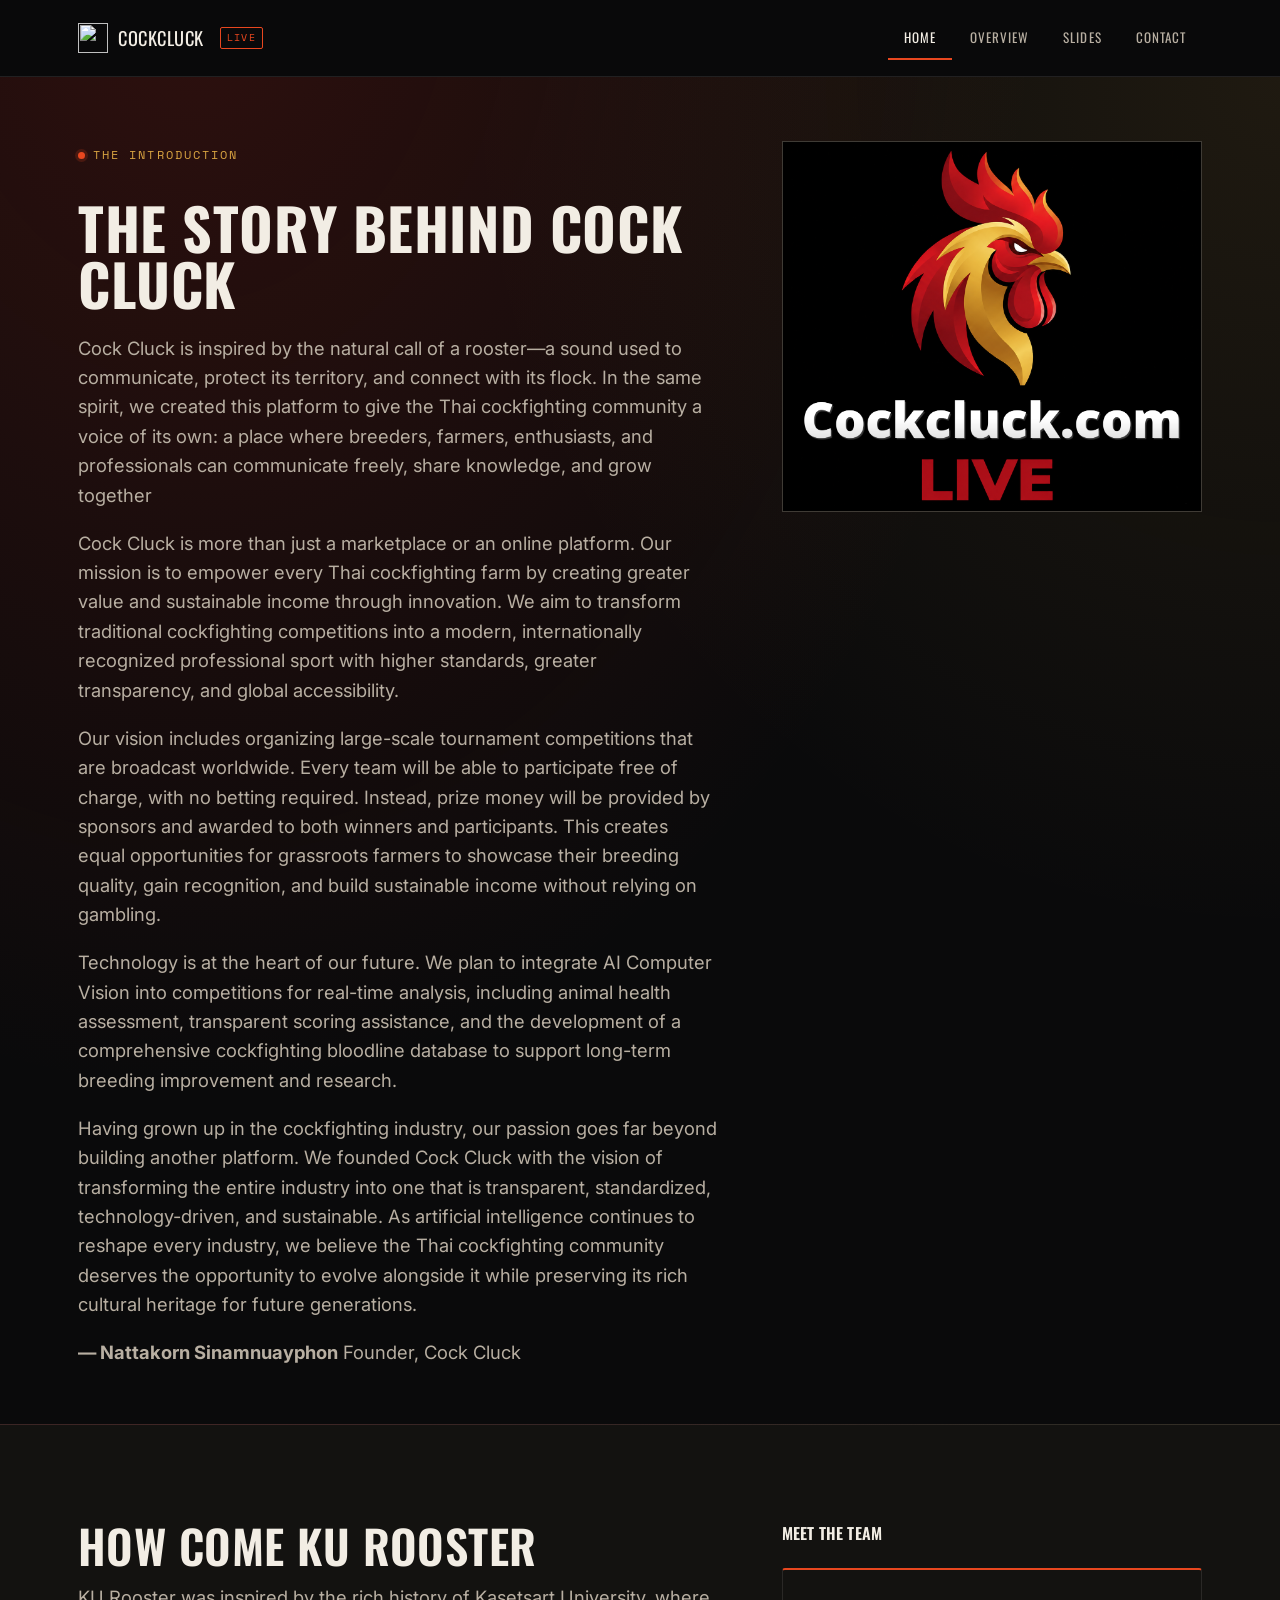
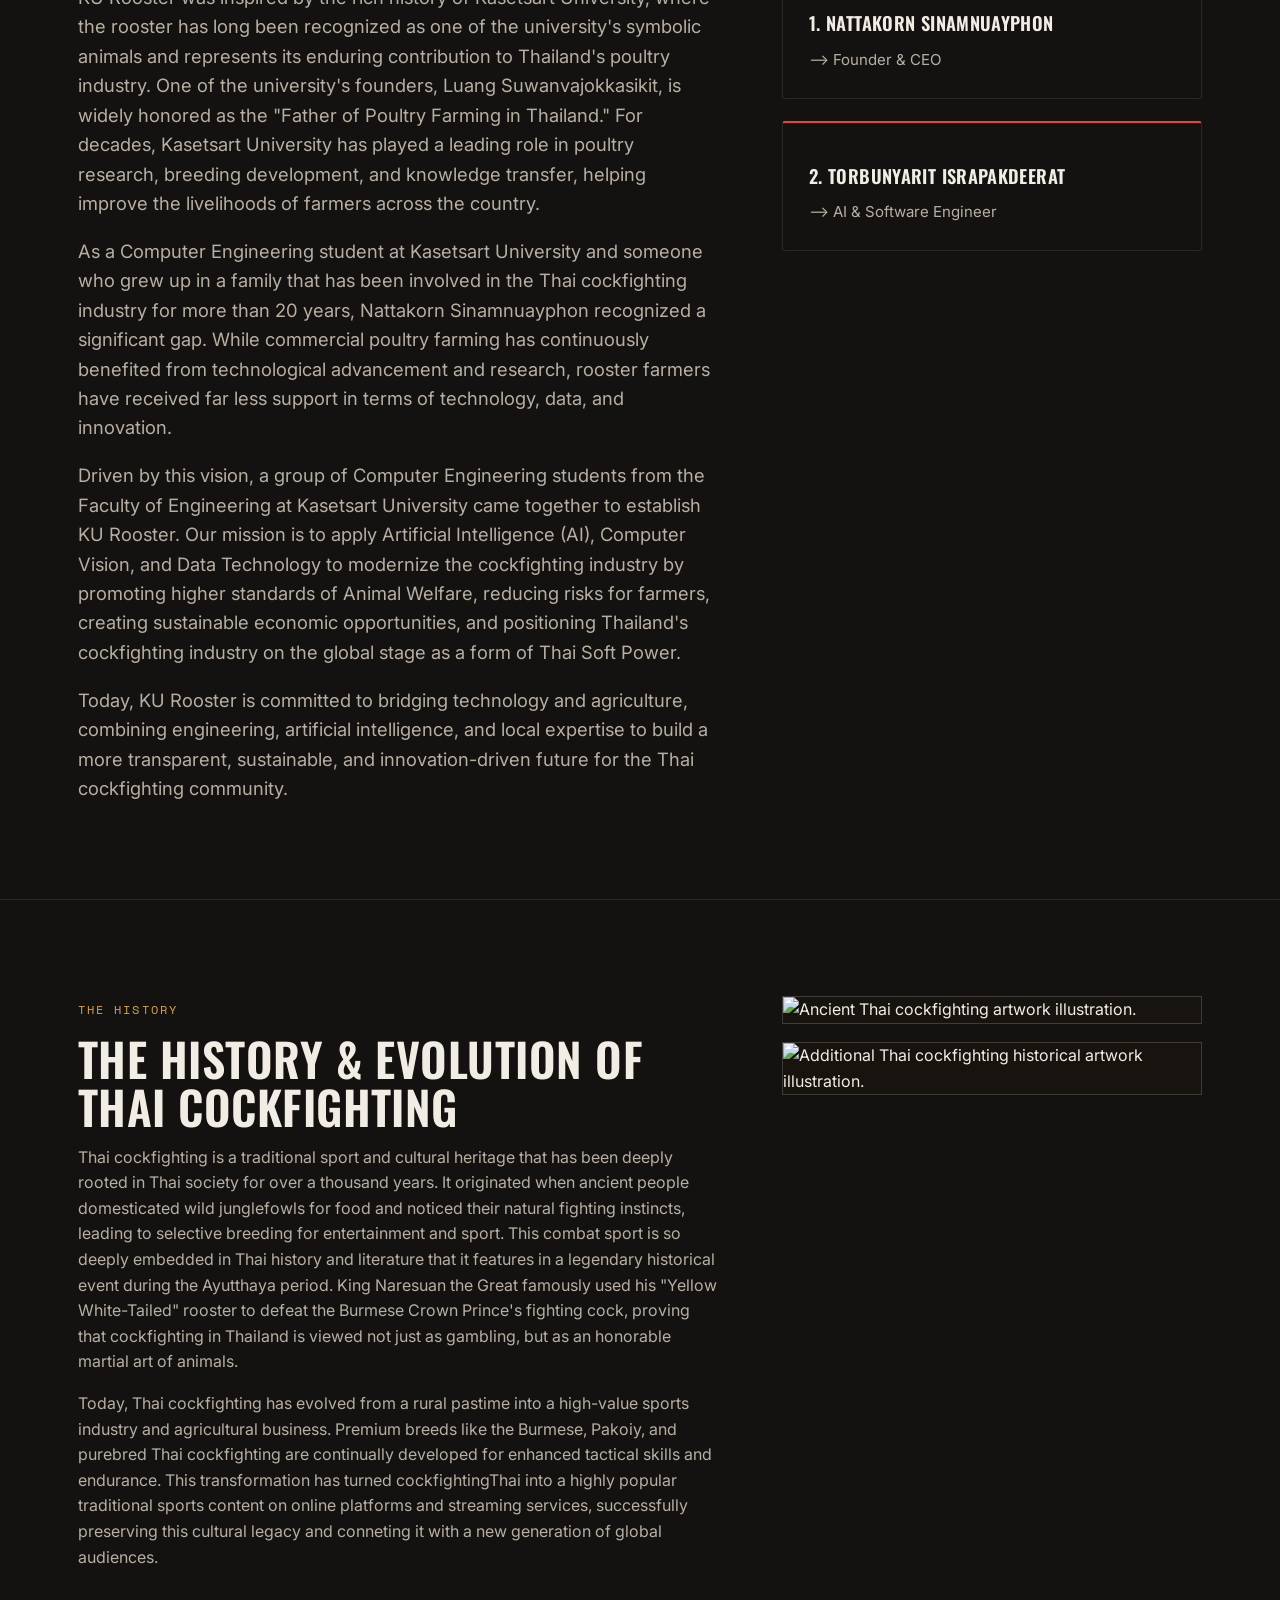
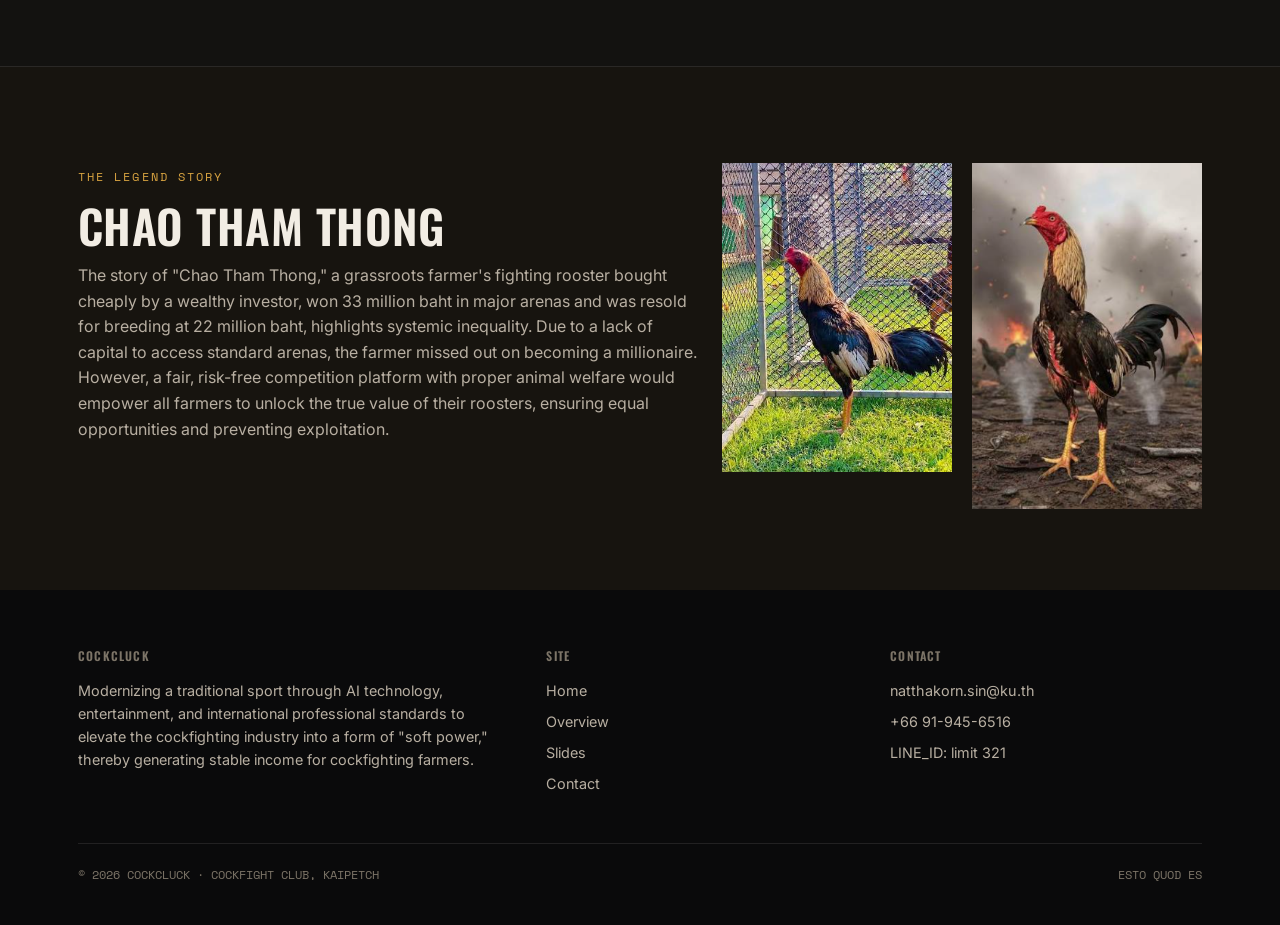
==== index.html @ f04b88f2 "Delete mobile app image." ====
<!DOCTYPE html>
<html lang="en">
<head>
<meta charset="UTF-8">
<meta name="viewport" content="width=device-width, initial-scale=1.0">
<title>Home — Cockcluck</title>
<meta name="description" content="Live streaming, community, and AI-assisted rooster analysis — the Cockcluck vertical platform, already live and operational.">
<link rel="stylesheet" href="styles.css">
</head>
<body>

<header class="site-header">
  <div class="wrap">
    <a href="index.html" class="brand">
      <img class="mark" src="/cockcluck.github.io/images/cockcluck_logo.png">
      COCKCLUCK <span class="live-chip">LIVE</span>
    </a>
    <nav class="main-nav" id="main-nav">
      <a href="index.html" aria-current="page">Home</a>
      <a href="about.html">Overview</a>
      <a href="platform.html">Slides</a>
      <a href="contact.html">Contact</a>
    </nav>
    <button class="nav-toggle" aria-label="Toggle menu" aria-expanded="false">
      <svg width="20" height="20" viewBox="0 0 20 20" fill="none"><path d="M2 5h16M2 10h16M2 15h16" stroke="currentColor" stroke-width="1.6"/></svg>
    </button>
  </div>
</header>

<section class="page-hero hero">
  <div class="wrap history-layout">
    <div class="history-copy">
      <div class="section-head">
        <span class="eyebrow"><span class="dot"></span> The Introduction</span>
        <h1>The Story Behind Cock Cluck</h1>
        <p class="lede">Cock Cluck is inspired by the natural call of a rooster—a sound used to communicate, protect its territory, and connect with its flock. In the same spirit, we created this platform to give the Thai cockfighting community a voice of its own: a place where breeders, farmers, enthusiasts, and professionals can communicate freely, share knowledge, and grow together</p>
        <p class="lede">Cock Cluck is more than just a marketplace or an online platform. Our mission is to empower every Thai cockfighting farm by creating greater value and sustainable income through innovation. We aim to transform traditional cockfighting competitions into a modern, internationally recognized professional sport with higher standards, greater transparency, and global accessibility.</p>
        <p class="lede">Our vision includes organizing large-scale tournament competitions that are broadcast worldwide. Every team will be able to participate free of charge, with no betting required. Instead, prize money will be provided by sponsors and awarded to both winners and participants. This creates equal opportunities for grassroots farmers to showcase their breeding quality, gain recognition, and build sustainable income without relying on gambling.</p>
        <p class="lede">Technology is at the heart of our future. We plan to integrate AI Computer Vision into competitions for real-time analysis, including animal health assessment, transparent scoring assistance, and the development of a comprehensive cockfighting bloodline database to support long-term breeding improvement and research.</p>
        <p class="lede">Having grown up in the cockfighting industry, our passion goes far beyond building another platform. We founded Cock Cluck with the vision of transforming the entire industry into one that is transparent, standardized, technology-driven, and sustainable. As artificial intelligence continues to reshape every industry, we believe the Thai cockfighting community deserves the opportunity to evolve alongside it while preserving its rich cultural heritage for future generations.</p>
        <p class="lede"><strong>— Nattakorn Sinamnuayphon</strong> Founder, Cock Cluck</p>
      </div>
    </div>
    <div class="history-media">
      <img src="images/cockcluck_logo.png" alt="Chao Tham Thong, a fighting rooster that became a millionaire.">
      
  </div>
</section>

<!-- COMMUNITY & STREAM -->
<section class="bg-raised reveal">
  <div class="wrap history-layout">
    <div class="history-copy">
      <div class="section-head">
        <h2>How come KU rooster</h2>
        <p class="lede">KU Rooster was inspired by the rich history of Kasetsart University, where the rooster has long been recognized as one of the university's symbolic animals and represents its enduring contribution to Thailand's poultry industry. One of the university's founders, Luang Suwanvajokkasikit, is widely honored as the "Father of Poultry Farming in Thailand." For decades, Kasetsart University has played a leading role in poultry research, breeding development, and knowledge transfer, helping improve the livelihoods of farmers across the country.</p>
        <p class="lede">As a Computer Engineering student at Kasetsart University and someone who grew up in a family that has been involved in the Thai cockfighting industry for more than 20 years, Nattakorn Sinamnuayphon recognized a significant gap. While commercial poultry farming has continuously benefited from technological advancement and research, rooster farmers have received far less support in terms of technology, data, and innovation.</p>
        <p class="lede">Driven by this vision, a group of Computer Engineering students from the Faculty of Engineering at Kasetsart University came together to establish KU Rooster. Our mission is to apply Artificial Intelligence (AI), Computer Vision, and Data Technology to modernize the cockfighting industry by promoting higher standards of Animal Welfare, reducing risks for farmers, creating sustainable economic opportunities, and positioning Thailand's cockfighting industry on the global stage as a form of Thai Soft Power.</p>
        <p class="lede">Today, KU Rooster is committed to bridging technology and agriculture, combining engineering, artificial intelligence, and local expertise to build a more transparent, sustainable, and innovation-driven future for the Thai cockfighting community.</p>
      </div>
    </div>

    <div class="history-media">
      <div class="grid">
        <h4>Meet the Team</h4>
        <div class="card accent-top">
          <h3>1. Nattakorn Sinamnuayphon</h3>
          <p> —> Founder & CEO</p>
        </div>
        <div class="card accent-top">
          <h3>2. Torbunyarit Israpakdeerat</h3>
          <p> —> AI & Software Engineer</p>
        </div>
      </div>
      
    </div>
  </div>
</section>

<!-- Story of Rooster in fighting-->
<section class="bg-raised reveal">
  <div class="wrap history-layout">
    <div class="history-copy">
      <div class="section-head">
        <span class="eyebrow">The history</span>
        <h2>The History & Evolution of Thai Cockfighting</h2>
        <p>Thai cockfighting is a traditional sport and cultural heritage that has been deeply rooted in Thai society for over a thousand years. It originated when ancient people domesticated wild junglefowls for food and noticed their natural fighting instincts, leading to selective breeding for entertainment and sport. This combat sport is so deeply embedded in Thai history and literature that it features in a legendary historical event during the Ayutthaya period. King Naresuan the Great famously used his "Yellow White-Tailed" rooster to defeat the Burmese Crown Prince's fighting cock, proving that cockfighting in Thailand is viewed not just as gambling, but as an honorable martial art of animals.</p>
        <p>Today, Thai cockfighting has evolved from a rural pastime into a high-value sports industry and agricultural business. Premium breeds like the Burmese, Pakoiy, and purebred Thai cockfighting are continually developed for enhanced tactical skills and endurance. This transformation has turned cockfightingThai into a highly popular traditional sports content on online platforms and streaming services, successfully preserving this cultural legacy and conneting it with a new generation of global audiences.</p>
      </div>
    </div>

    <div class="history-media">
      <img src="/cockcluck.github.io/images/ancient.png" alt="Ancient Thai cockfighting artwork illustration.">
      <img src="/cockcluck.github.io/images/ancient2.png" alt="Additional Thai cockfighting historical artwork illustration.">
    </div>
  </div>
</section>

<!-- Story of Protagonist Rooster-->
<section class="bg-panel reveal">
  <div class="wrap">
    <img class="hero-img" src="images/HeroRooster2.png" alt="Chao Tham Thong, a fighting rooster that became a millionaire." style="float:right; width: 250px; padding-left:20px;">
    <img class="hero-img" src="images/HeroRooster.jpg" alt="Chao Tham Thong, a fighting rooster that became a millionaire." style="float:right; width:250px; padding-left:20px;">
    <div class="section-head">
      <span class="eyebrow">The Legend Story</span>
      <h2>Chao Tham Thong</h2>
      
      <p>The story of "Chao Tham Thong," a grassroots farmer's fighting rooster bought cheaply by a wealthy investor, won 33 million baht in major arenas and was resold for breeding at 22 million baht, highlights systemic inequality. Due to a lack of capital to access standard arenas, the farmer missed out on becoming a millionaire. However, a fair, risk-free competition platform with proper animal welfare would empower all farmers to unlock the true value of their roosters, ensuring equal opportunities and preventing exploitation.</p>
    </div>
    
  </div>
</section>


<footer class="site-footer">
  <div class="wrap">
    <div class="footer-grid">
      <div>
        <h4>COCKCLUCK</h4>
        <p>Modernizing a traditional sport through AI technology, entertainment, and international professional standards to elevate the cockfighting industry into a form of "soft power," thereby generating stable income for cockfighting farmers.</p>
      </div>
      <div>
        <h4>Site</h4>
        <a href="index.html">Home</a>
        <a href="about.html">Overview</a>
        <a href="platform.html">Slides</a>
        <a href="contact.html">Contact</a>
      </div>
      <div>
        <h4>Contact</h4>
        <a href="mailto:natthakorn.sin@ku.th">natthakorn.sin@ku.th</a>
        <a href="tel:+66919456516">+66 91-945-6516</a>
        <a>LINE_ID: limit 321</a>
      </div>
    </div>
    <div class="footer-bottom">
      <span>© 2026 COCKCLUCK · COCKFIGHT CLUB, KAIPETCH</span>
      <span>ESTO QUOD ES</span>
    </div>
  </div>
</footer>

<script src="script.js"></script>
</body>
</html>
---- styles.css ----
/* ============================================================
   COCKCLUCK — Design Tokens
   Palette: near-black arena bg, ember crimson + muted gold accents
   Type: Oswald (display/varsity) + Inter (body) + Space Mono (data)
   ============================================================ */

@import url('https://fonts.googleapis.com/css2?family=Oswald:wght@400;500;600;700&family=Inter:wght@400;500;600;700&family=Space+Mono:wght@400;700&display=swap');

:root{
  --bg:            #0a0a0b;
  --bg-raised:     #131210;
  --bg-panel:      #17140f;
  --line:          rgba(242,237,228,0.10);
  --line-strong:   rgba(242,237,228,0.18);

  --ink:           #f2ede4;
  --ink-dim:       #b8afa2;
  --ink-faint:     #7d7568;

  --crimson:       #b3271a;
  --crimson-bright:#e8471f;
  --gold:          #d9a441;
  --gold-dim:      #8f7638;

  --ok:            #6f9a5f;

  --display: 'Oswald', 'Arial Narrow', sans-serif;
  --body:    'Inter', -apple-system, sans-serif;
  --mono:    'Space Mono', 'Courier New', monospace;

  --container: 1180px;
  --radius: 2px;
}

*,*::before,*::after{ box-sizing:border-box; }
html{ scroll-behavior:smooth; }
body{
  margin:0;
  background:var(--bg);
  color:var(--ink);
  font-family:var(--body);
  font-size:16px;
  line-height:1.6;
  -webkit-font-smoothing:antialiased;
}

@media (prefers-reduced-motion: reduce){
  html{ scroll-behavior:auto; }
  *{ animation-duration:0.001ms !important; animation-iteration-count:1 !important; transition-duration:0.001ms !important; }
}

a{ color:inherit; text-decoration:none; }
img{ max-width:100%; display:block; }
:focus-visible{ outline:2px solid var(--gold); outline-offset:3px; }

.wrap{ max-width:var(--container); margin:0 auto; padding:0 28px; }

h1,h2,h3,h4{
  font-family:var(--display);
  font-weight:600;
  letter-spacing:0.01em;
  margin:0;
  text-transform:uppercase;
}
h1{ font-size:clamp(2.6rem,6vw,5rem); line-height:0.98; font-weight:700; }
h2{ font-size:clamp(1.9rem,3.6vw,2.9rem); line-height:1.05; }
h3{ font-size:1.15rem; letter-spacing:0.02em; }

p{ margin:0 0 1em; color:var(--ink-dim); }
p:last-child{ margin-bottom:0; }

.eyebrow{
  display:inline-flex;
  align-items:center;
  gap:8px;
  font-family:var(--mono);
  font-size:0.72rem;
  letter-spacing:0.18em;
  text-transform:uppercase;
  color:var(--gold);
}
.eyebrow .dot{
  width:7px; height:7px; border-radius:50%;
  background:var(--crimson-bright);
  box-shadow:0 0 0 3px rgba(232,71,31,0.18);
  animation:pulse 2s infinite;
}
@keyframes pulse{
  0%,100%{ opacity:1; }
  50%{ opacity:0.35; }
}

.lede{ font-size:1.15rem; color:var(--ink-dim); max-width:640px; }

/* ---------- buttons ---------- */
.btn{
  display:inline-flex;
  align-items:center;
  gap:10px;
  padding:14px 26px;
  font-family:var(--display);
  font-size:0.9rem;
  letter-spacing:0.06em;
  text-transform:uppercase;
  border-radius:var(--radius);
  border:1px solid var(--line-strong);
  cursor:pointer;
  transition:border-color .2s ease, background .2s ease, transform .2s ease;
}
.btn-primary{
  background:linear-gradient(180deg,var(--crimson-bright),var(--crimson));
  border-color:transparent;
  color:#fff;
}
.btn-primary:hover{ transform:translateY(-2px); }
.btn-ghost{ color:var(--ink); background:transparent; }
.btn-ghost:hover{ border-color:var(--gold); color:var(--gold); }

/* ---------- header ---------- */
.site-header{
  position:sticky; top:0; z-index:50;
  background:rgba(10,10,11,0.85);
  backdrop-filter:blur(10px);
  border-bottom:1px solid var(--line);
}
.site-header .wrap{
  display:flex; align-items:center; justify-content:space-between;
  height:76px;
}
.brand{ display:flex; align-items:center; gap:10px; font-family:var(--display); font-size:1.15rem; letter-spacing:0.03em; }
.brand .mark{ width:30px; height:30px; }
.brand .live-chip{
  font-family:var(--mono); font-size:0.62rem; letter-spacing:0.12em;
  color:var(--crimson-bright); border:1px solid var(--crimson-bright);
  padding:2px 6px; border-radius:2px; margin-left:6px;
}

.main-nav{ display:flex; align-items:center; gap:2px; }
.main-nav a{
  font-family:var(--display); font-size:0.82rem; letter-spacing:0.08em; text-transform:uppercase;
  padding:10px 16px; color:var(--ink-dim); border-bottom:2px solid transparent;
  transition:color .2s ease, border-color .2s ease;
}
.main-nav a:hover, .main-nav a[aria-current="page"]{ color:var(--ink); border-color:var(--crimson-bright); }

.nav-toggle{
  display:none; background:none; border:1px solid var(--line-strong); border-radius:2px;
  width:42px; height:42px; color:var(--ink); cursor:pointer;
}

@media (max-width:840px){
  .main-nav{
    position:fixed; inset:76px 0 0 0; background:var(--bg);
    flex-direction:column; align-items:flex-start; padding:24px 28px;
    display:none; gap:0; border-top:1px solid var(--line);
  }
  .main-nav.open{ display:flex; }
  .main-nav a{ width:100%; padding:16px 0; border-bottom:1px solid var(--line); }
  .nav-toggle{ display:block; }
}

/* ---------- sections ---------- */
section{ padding:96px 0; border-bottom:1px solid var(--line); }
section:last-of-type{ border-bottom:none; }
.section-head{ max-width:640px; margin-bottom:52px; }
.section-head .eyebrow{ margin-bottom:14px; }
.section-head p{ margin-top:14px; }

.history-layout{
  display:grid;
  grid-template-columns:minmax(0, 1fr) 420px;
  gap:34px;
  align-items:start;
}
.history-copy .section-head{ margin-bottom:0; }
.history-media{
  display:flex;
  flex-direction:column;
  gap:18px;
}
.history-media img{
  width:100%;
  max-width:420px;
  margin-left:auto;
  border:1px solid var(--line-strong);
  background:var(--bg-panel);
}

@media (max-width:900px){
  .history-layout{ grid-template-columns:1fr; }
  .history-media{ order:-1; }
  .history-media img{ max-width:100%; margin-left:0; }
}

.bg-raised{ background:var(--bg-raised); }
.bg-panel{ background:var(--bg-panel); }

/* ---------- hero ---------- */
.hero{
  padding:88px 0 72px;
  background:
    radial-gradient(ellipse at 15% -10%, rgba(179,39,26,0.22), transparent 55%),
    radial-gradient(ellipse at 100% 0%, rgba(217,164,65,0.10), transparent 45%),
    var(--bg);
  border-bottom:1px solid var(--line);
}
.hero-grid{ display:grid; grid-template-columns:1.15fr 0.85fr; gap:56px; align-items:center; }
@media (max-width:900px){ .hero-grid{ grid-template-columns:1fr; } }

.hero h1{ margin:18px 0 22px; }
.hero .cta-row{ display:flex; gap:14px; margin-top:34px; flex-wrap:wrap; }

.stat-strip{
  display:flex; flex-wrap:wrap; gap:0;
  margin-top:56px; border-top:1px solid var(--line); padding-top:26px;
}
.stat-strip .stat{ flex:1 1 140px; padding-right:24px; }
.stat-strip .num{ font-family:var(--mono); font-size:1.5rem; color:var(--gold); display:block; }
.stat-strip .label{ font-size:0.72rem; letter-spacing:0.08em; text-transform:uppercase; color:var(--ink-faint); }

/* broadcast panel (hero signature) */
.broadcast-panel{
  border:1px solid var(--line-strong); background:var(--bg-panel);
  border-radius:4px; overflow:hidden; position:relative;
}
.broadcast-panel .bp-head{
  display:flex; align-items:center; justify-content:space-between;
  padding:12px 16px; border-bottom:1px solid var(--line);
  font-family:var(--mono); font-size:0.68rem; letter-spacing:0.1em; color:var(--ink-faint);
}
.broadcast-panel .bp-head .live{ color:var(--crimson-bright); display:flex; align-items:center; gap:6px; }
.broadcast-panel .bp-ring{ padding:26px; }
.broadcast-panel .bp-foot{
  display:flex; justify-content:space-between; padding:14px 16px; border-top:1px solid var(--line);
  font-family:var(--mono); font-size:0.72rem; color:var(--ink-dim);
}

/* ---------- card grids ---------- */
.grid{ display:grid; gap:22px; }
.grid-2{ grid-template-columns:repeat(2,1fr); }
.grid-3{ grid-template-columns:repeat(3,1fr); }
.grid-4{ grid-template-columns:repeat(4,1fr); }
@media (max-width:900px){ .grid-3,.grid-4{ grid-template-columns:repeat(2,1fr); } }
@media (max-width:600px){ .grid-2,.grid-3,.grid-4{ grid-template-columns:1fr; } }

.card{
  border:1px solid var(--line); background:var(--bg-raised);
  border-radius:3px; padding:26px; position:relative;
}
.card.accent-top{ border-top:2px solid var(--crimson-bright); }
.card .card-idx{ font-family:var(--mono); color:var(--gold-dim); font-size:0.75rem; }
.card h3{ margin:12px 0 10px; color:var(--ink); }
.card p{ font-size:0.94rem; margin:0; }
.card .icon{ width:34px; height:34px; margin-bottom:14px; color:var(--gold); }

/* ---------- pillars (solution) ---------- */
.pillar-list{ display:flex; flex-direction:column; }
.pillar{
  display:grid; grid-template-columns:64px 1fr; gap:22px;
  padding:26px 0; border-top:1px solid var(--line);
}
.pillar:last-child{ border-bottom:1px solid var(--line); }
.pillar .p-num{ font-family:var(--mono); font-size:1.6rem; color:var(--gold-dim); }
.pillar h3{ margin-bottom:8px; }

/* ---------- HUD / AI feature cards ---------- */
.hud-card{
  border:1px solid var(--line-strong); background:linear-gradient(180deg,var(--bg-panel),var(--bg-raised));
  border-radius:4px; padding:0; overflow:hidden;
}
.hud-card .hud-head{
  display:flex; align-items:center; justify-content:space-between;
  padding:14px 18px; border-bottom:1px solid var(--line);
}
.hud-card .hud-head h3{ font-size:0.95rem; margin:0; }
.hud-card .hud-tag{
  font-family:var(--mono); font-size:0.62rem; letter-spacing:0.08em;
  color:var(--crimson-bright); border:1px solid var(--crimson-bright); padding:2px 6px; border-radius:2px;
}
.hud-body{ padding:20px 18px 24px; }
.hud-body p.desc{ font-size:0.85rem; margin-bottom:18px; }

.gauge-row{ display:flex; align-items:center; gap:18px; margin-bottom:6px; }
.gauge{ width:74px; height:74px; flex-shrink:0; position:relative; }
.gauge svg{ width:100%; height:100%; }
.gauge-score{
  font-family:var(--mono); font-size:1.15rem; color:var(--gold);
  position:absolute; top:50%; left:50%; transform:translate(-50%,-50%);
}
.gauge-label{ font-size:0.7rem; letter-spacing:0.08em; text-transform:uppercase; color:var(--ink-faint); }

.bar-list{ display:flex; flex-direction:column; gap:10px; margin-top:16px; }
.bar-row{ display:grid; grid-template-columns:88px 1fr 40px; gap:10px; align-items:center; }
.bar-row .b-label{ font-size:0.72rem; color:var(--ink-faint); font-family:var(--mono); }
.bar-track{ height:6px; background:rgba(242,237,228,0.08); border-radius:4px; overflow:hidden; }
.bar-fill{ height:100%; background:linear-gradient(90deg,var(--gold-dim),var(--gold)); border-radius:4px; }
.bar-fill.crimson{ background:linear-gradient(90deg,var(--crimson),var(--crimson-bright)); }
.bar-row .b-val{ font-family:var(--mono); font-size:0.72rem; color:var(--ink-dim); text-align:right; }

/* ---------- market circles ---------- */
.market-row{ display:flex; justify-content:space-around; align-items:end; gap:24px; flex-wrap:wrap; text-align:center; }
.market-circle{
  border-radius:50%; display:flex; align-items:center; justify-content:center; flex-direction:column;
  border:1px solid var(--line-strong); background:var(--bg-panel); margin:0 auto 18px;
}
.market-circle .m-val{ font-family:var(--mono); color:var(--gold); font-size:1.3rem; }
.market-item{ width:220px; }
.market-item h4{ font-family:var(--display); font-size:1rem; letter-spacing:0.1em; color:var(--ink-faint); margin-bottom:4px; }
.market-item .m-desc{ font-size:0.82rem; color:var(--ink-dim); }
.market-item .m-people{ font-family:var(--mono); font-size:0.78rem; color:var(--ink-faint); margin-top:4px; }

/* ---------- process steps ---------- */
.step-row{ display:flex; gap:20px; flex-wrap:wrap; }
.step{ flex:1 1 260px; }
.step .s-num{
  width:38px; height:38px; border:1px solid var(--gold); border-radius:50%;
  display:flex; align-items:center; justify-content:center; font-family:var(--mono); color:var(--gold);
  margin-bottom:14px;
}

/* ---------- CTA banner ---------- */
.cta-banner{
  background:linear-gradient(120deg,var(--bg-panel),var(--bg-raised));
  border:1px solid var(--line-strong); border-radius:4px;
  padding:56px; display:flex; align-items:center; justify-content:space-between; gap:32px; flex-wrap:wrap;
}
.cta-banner h2{ margin-bottom:8px; }

/* ---------- footer ---------- */
.site-footer{ padding:56px 0 40px; }
.footer-grid{ display:grid; grid-template-columns:1.4fr 1fr 1fr; gap:32px; margin-bottom:40px; }
@media (max-width:700px){ .footer-grid{ grid-template-columns:1fr; } }
.footer-grid h4{ font-size:0.75rem; letter-spacing:0.1em; color:var(--ink-faint); margin-bottom:14px; }
.footer-grid a, .footer-grid p{ display:block; font-size:0.9rem; color:var(--ink-dim); margin-bottom:8px; }
.footer-grid a:hover{ color:var(--gold); }
.footer-bottom{
  border-top:1px solid var(--line); padding-top:22px;
  display:flex; justify-content:space-between; font-family:var(--mono); font-size:0.72rem; color:var(--ink-faint);
  flex-wrap:wrap; gap:10px;
}

/* ---------- page hero (inner pages) ---------- */
.page-hero{ padding:64px 0 56px; border-bottom:1px solid var(--line); }
.page-hero .eyebrow{ margin-bottom:16px; }
.page-hero h1{ font-size:clamp(2.2rem,5vw,3.6rem); }
.page-hero .lede{ margin-top:16px; }

.slides-frame-wrap{
  padding-left:200px;
  padding-right:28px;
}
.slides-frame{
  display:block;
  width:min(75%, 900px);
  max-width:100%;
  height:600px;
  border:0;
}

@media (max-width:700px){
  .slides-frame-wrap{
    padding-left:0;
    padding-right:0;
  }
  .slides-frame{
    width:100%;
    height:420px;
  }
}

/* ---------- reveal on scroll ---------- */
.reveal{ opacity:0; transform:translateY(18px); transition:opacity .6s ease, transform .6s ease; }
.reveal.in{ opacity:1; transform:none; }

/* ---------- utility ---------- */
.mt-lg{ margin-top:56px; }
.text-center{ text-align:center; margin-left:auto; margin-right:auto; }
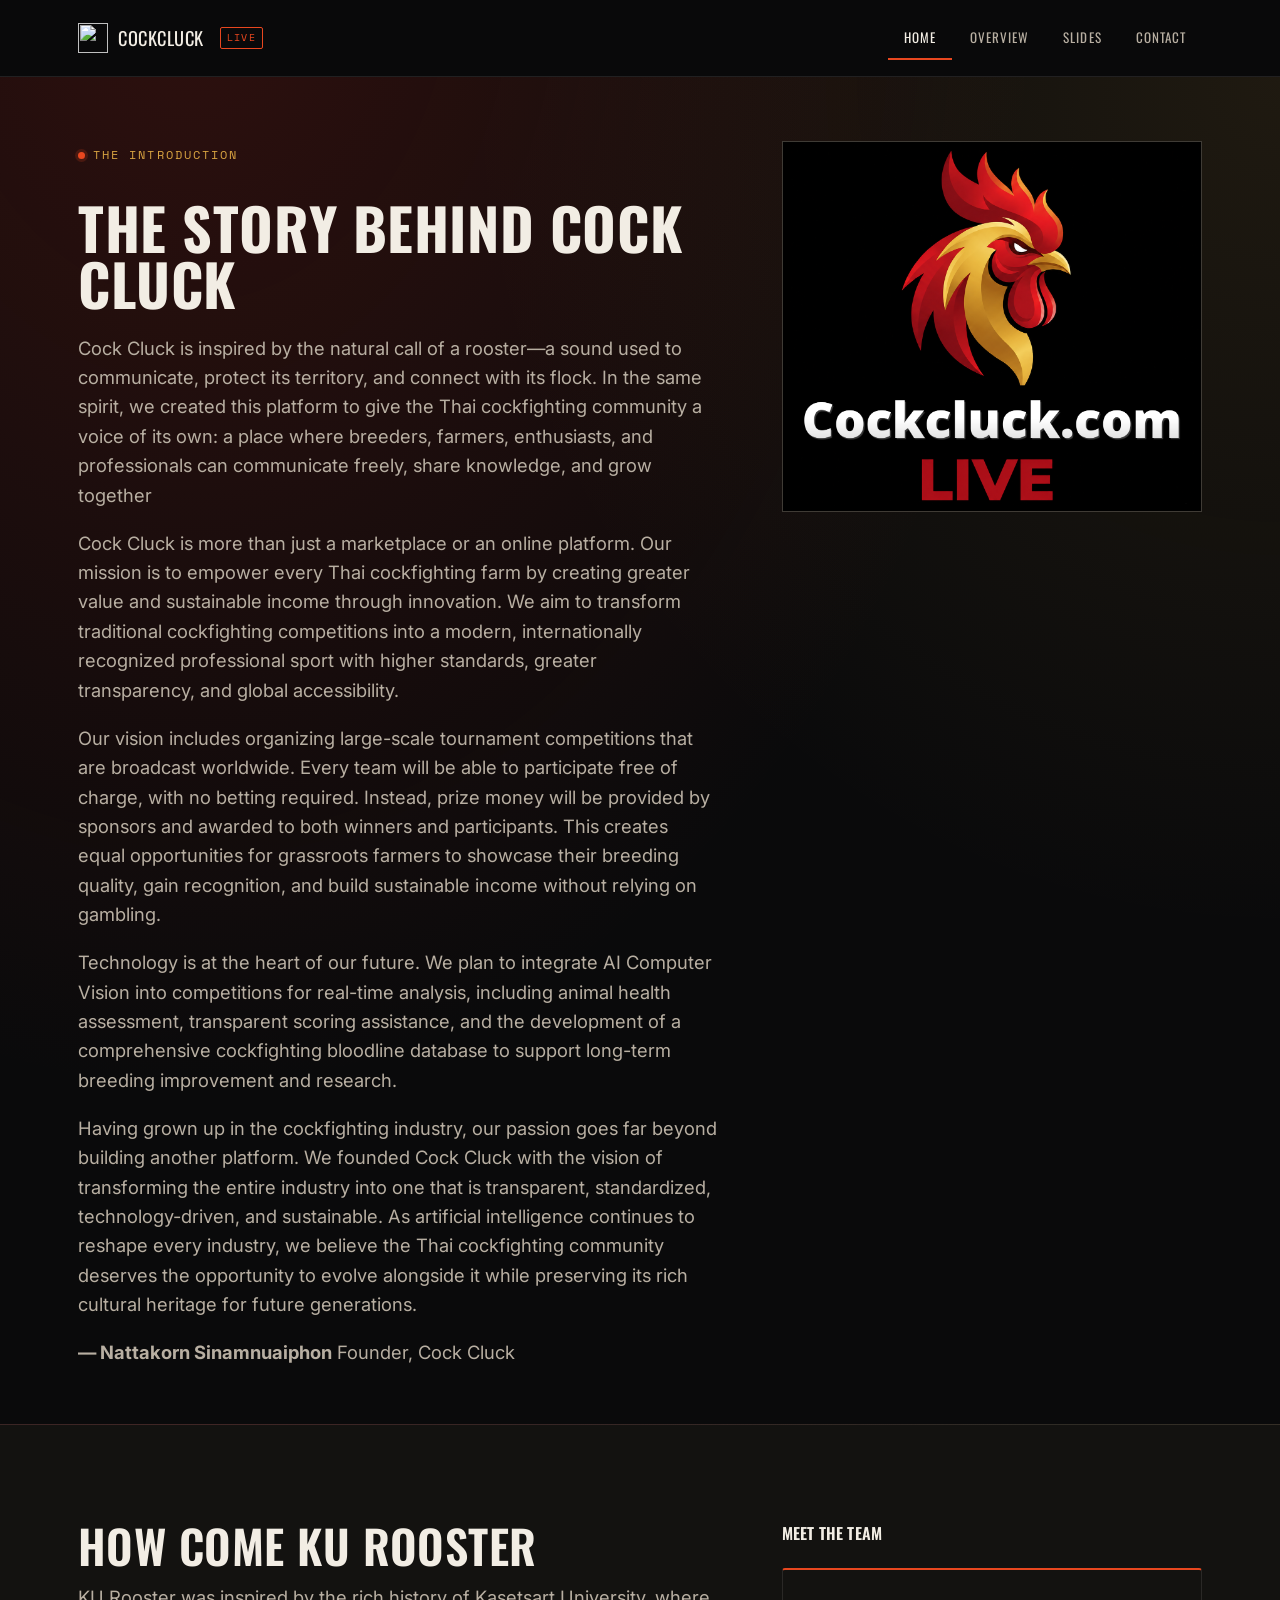
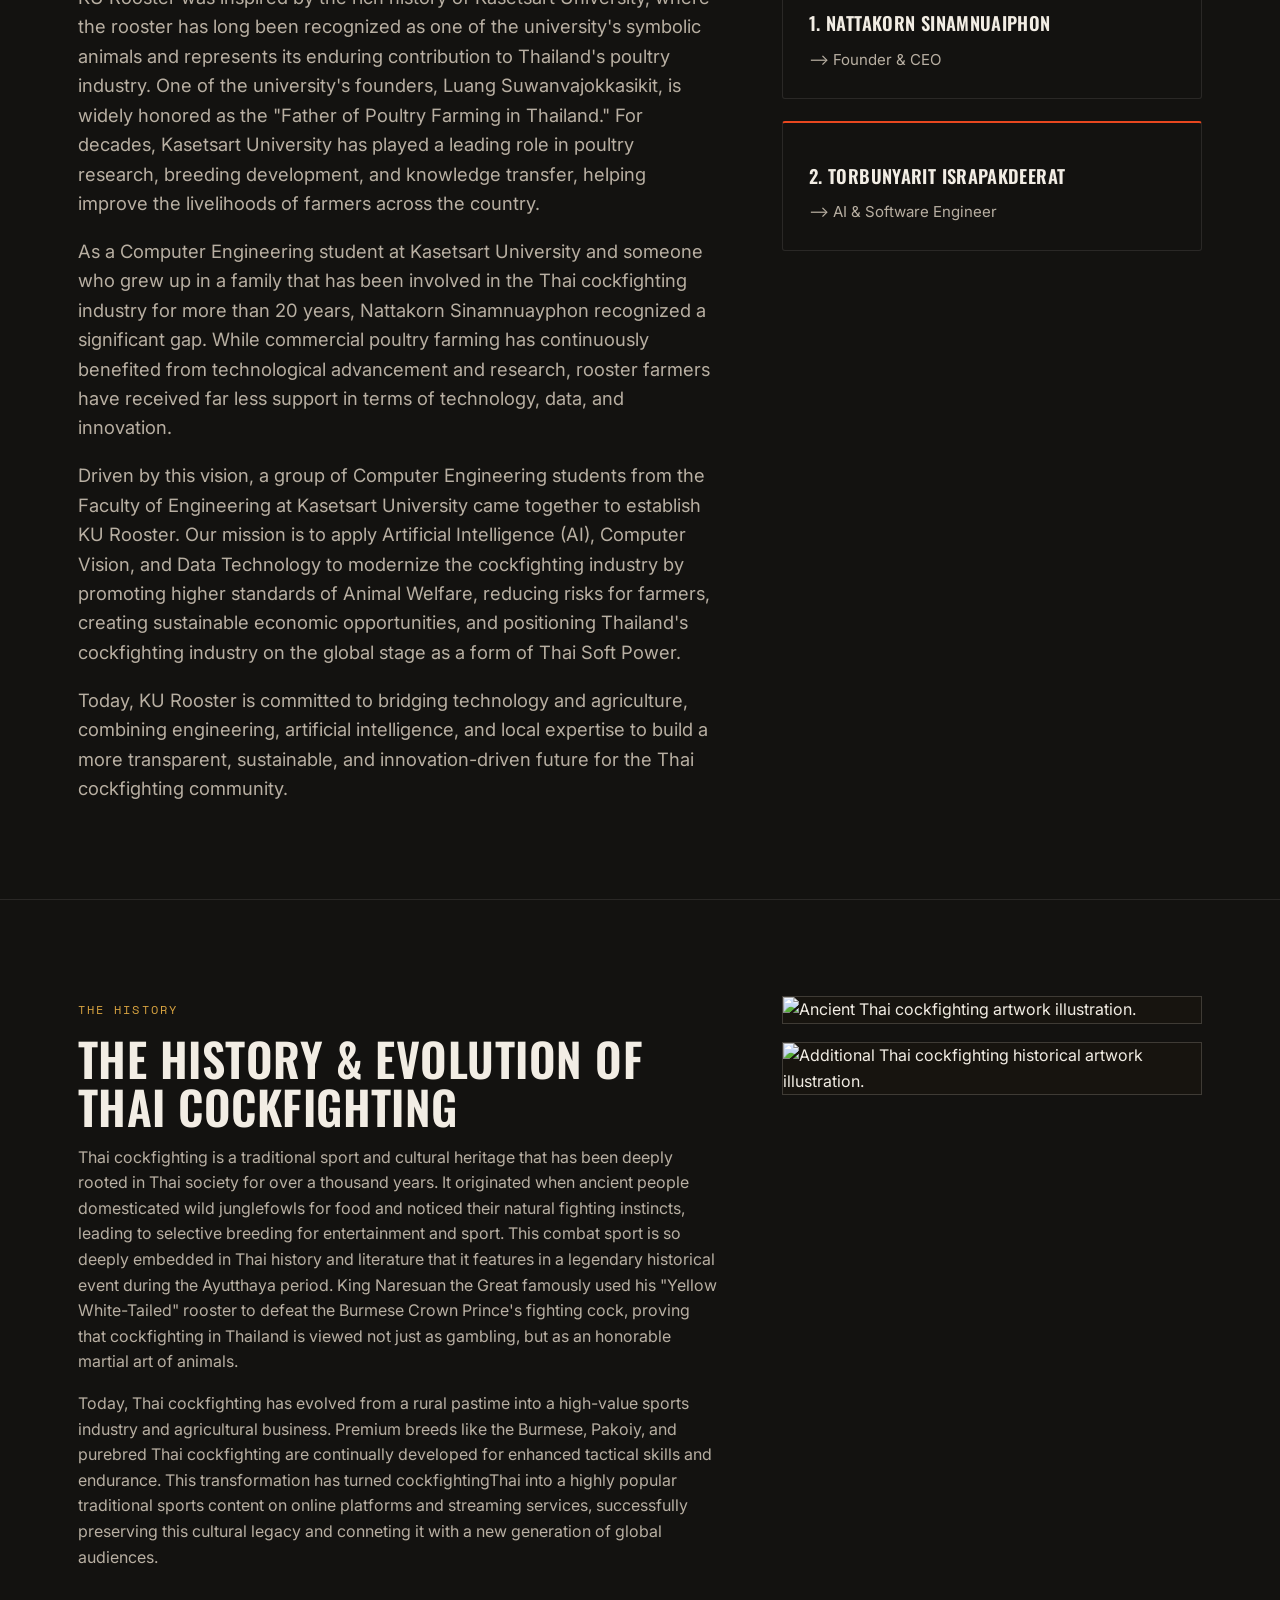
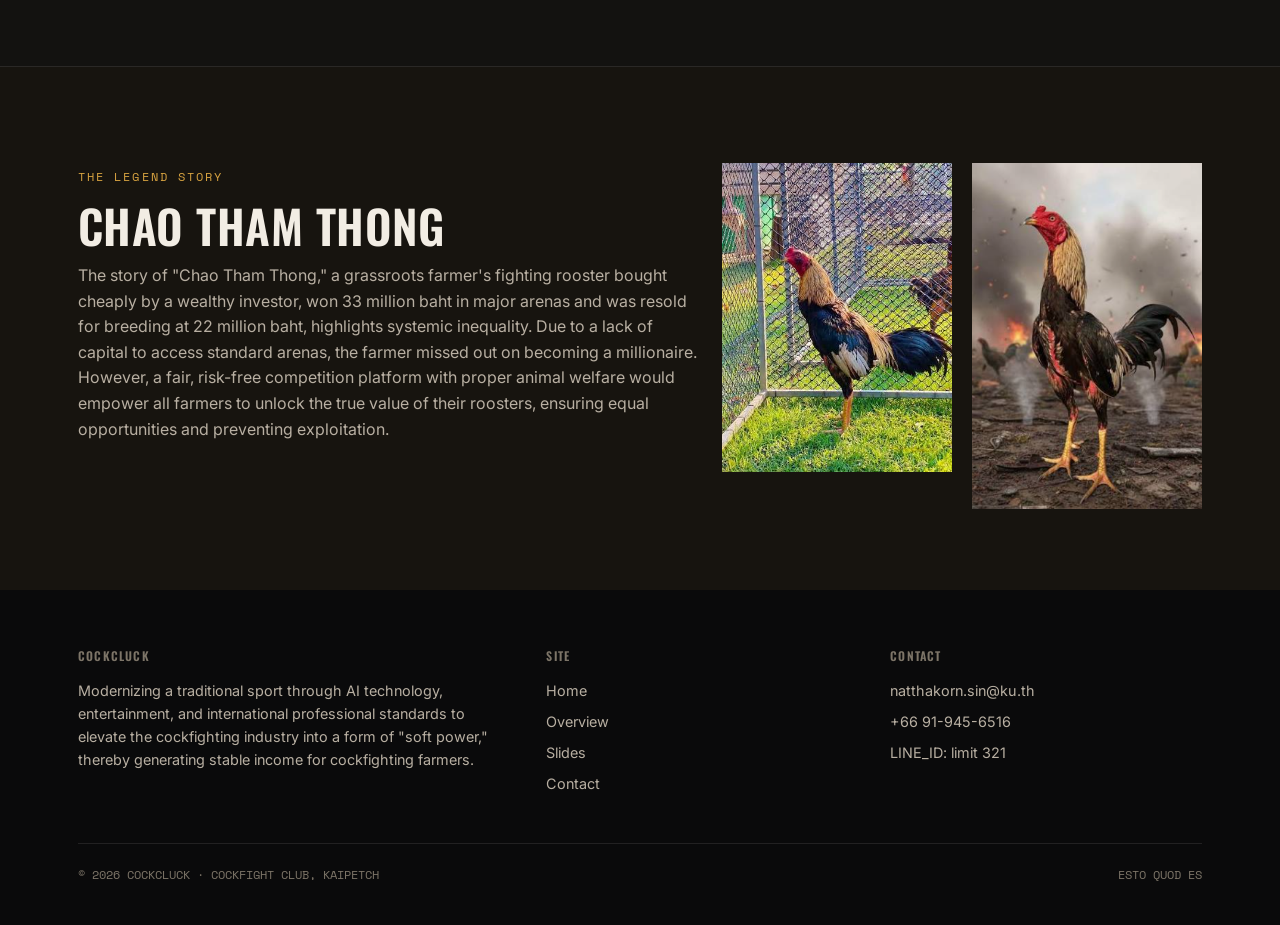
==== commit b81d90f6: "Correct spelling of founder's name in index.html" ====
--- a/index.html
+++ b/index.html
@@ -38,7 +38,7 @@
         <p class="lede">Our vision includes organizing large-scale tournament competitions that are broadcast worldwide. Every team will be able to participate free of charge, with no betting required. Instead, prize money will be provided by sponsors and awarded to both winners and participants. This creates equal opportunities for grassroots farmers to showcase their breeding quality, gain recognition, and build sustainable income without relying on gambling.</p>
         <p class="lede">Technology is at the heart of our future. We plan to integrate AI Computer Vision into competitions for real-time analysis, including animal health assessment, transparent scoring assistance, and the development of a comprehensive cockfighting bloodline database to support long-term breeding improvement and research.</p>
         <p class="lede">Having grown up in the cockfighting industry, our passion goes far beyond building another platform. We founded Cock Cluck with the vision of transforming the entire industry into one that is transparent, standardized, technology-driven, and sustainable. As artificial intelligence continues to reshape every industry, we believe the Thai cockfighting community deserves the opportunity to evolve alongside it while preserving its rich cultural heritage for future generations.</p>
-        <p class="lede"><strong>— Nattakorn Sinamnuayphon</strong> Founder, Cock Cluck</p>
+        <p class="lede"><strong>— Nattakorn Sinamnuaiphon</strong> Founder, Cock Cluck</p>
       </div>
     </div>
     <div class="history-media">
@@ -64,7 +64,7 @@
       <div class="grid">
         <h4>Meet the Team</h4>
         <div class="card accent-top">
-          <h3>1. Nattakorn Sinamnuayphon</h3>
+          <h3>1. Nattakorn Sinamnuaiphon</h3>
           <p> —> Founder & CEO</p>
         </div>
         <div class="card accent-top">
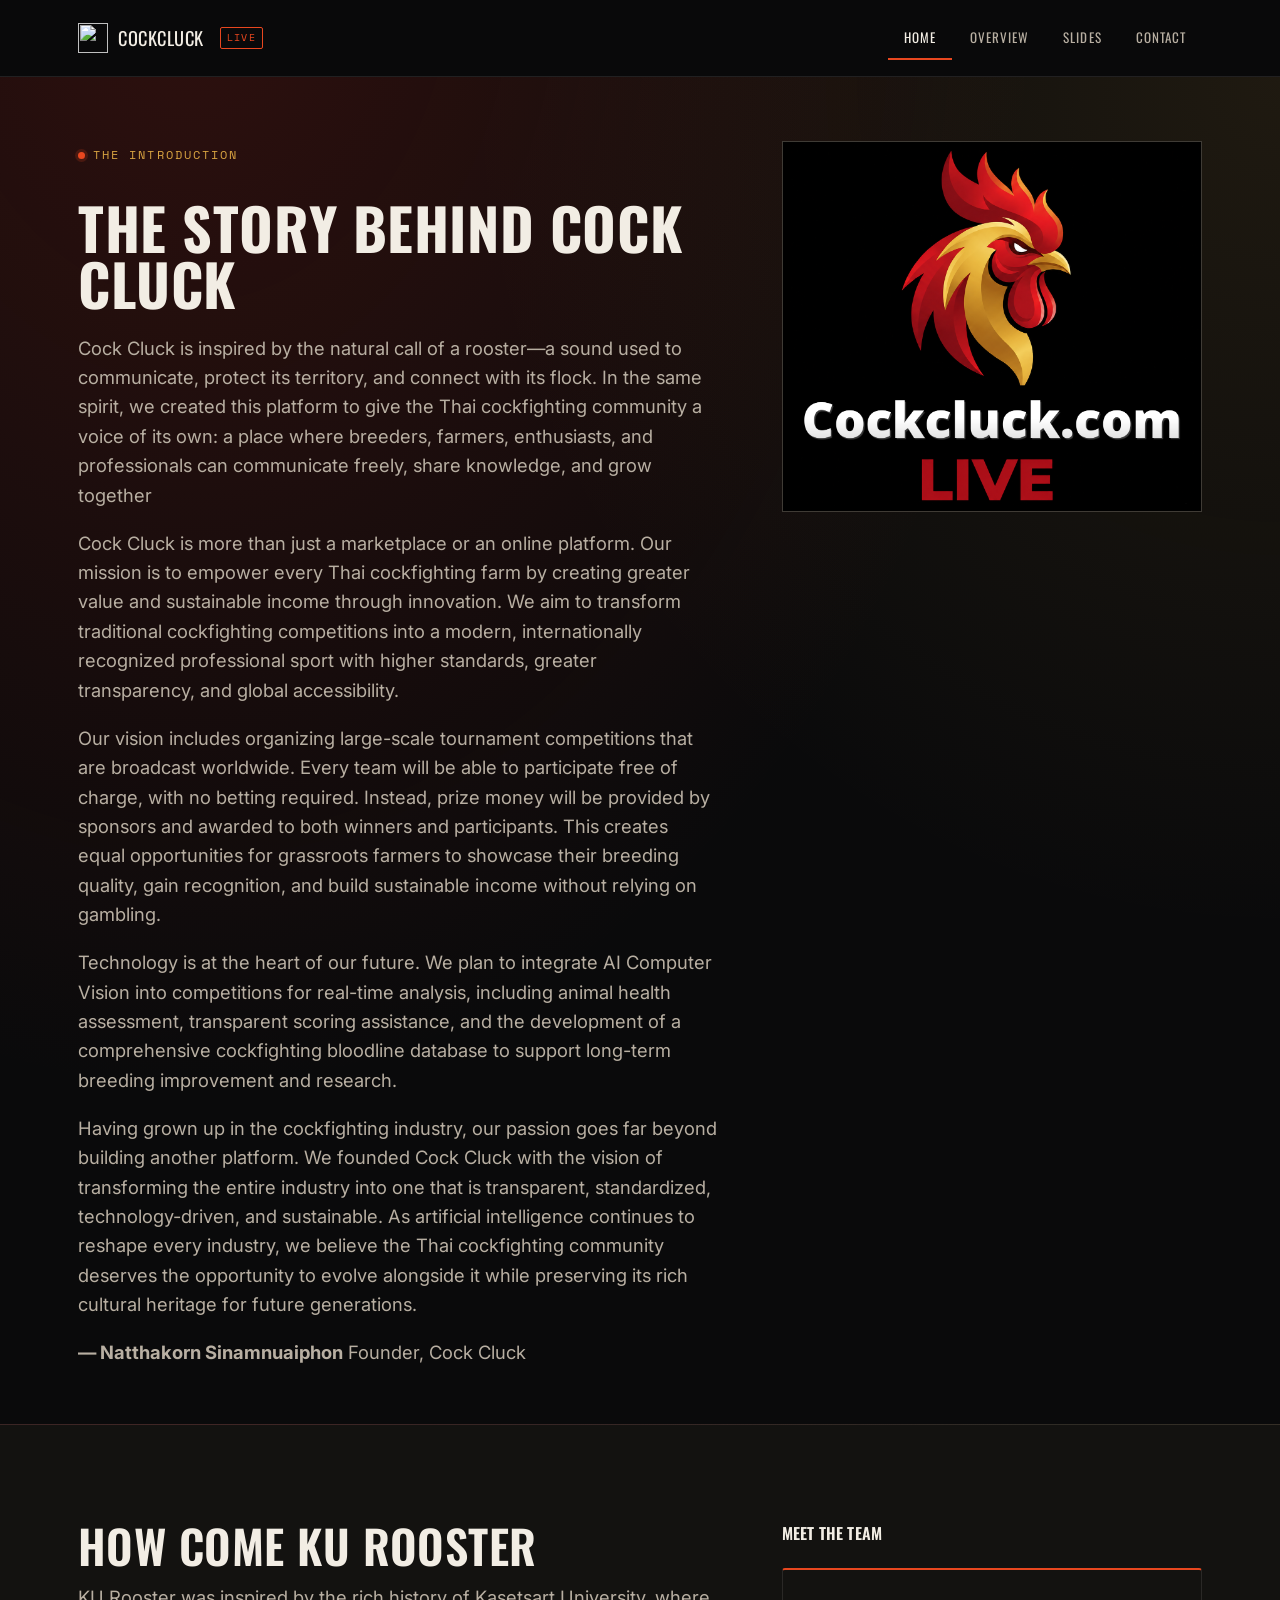
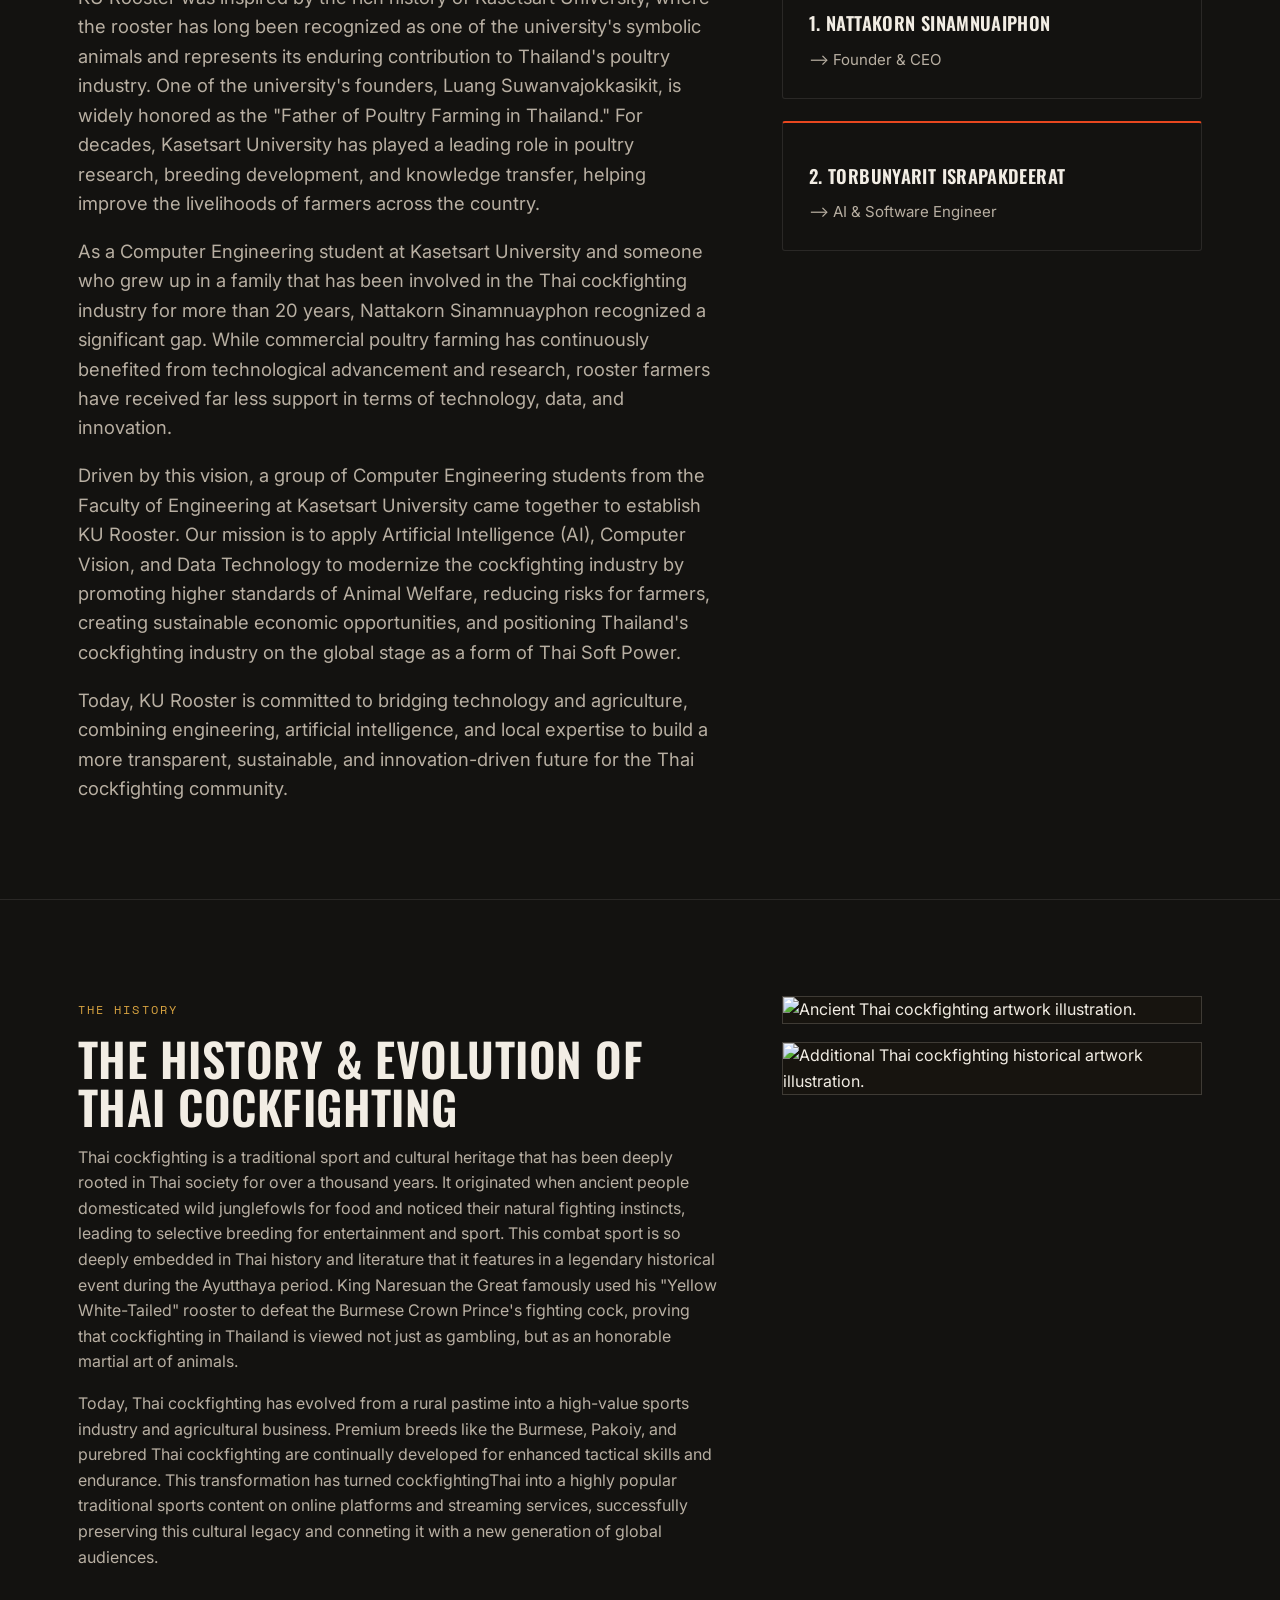
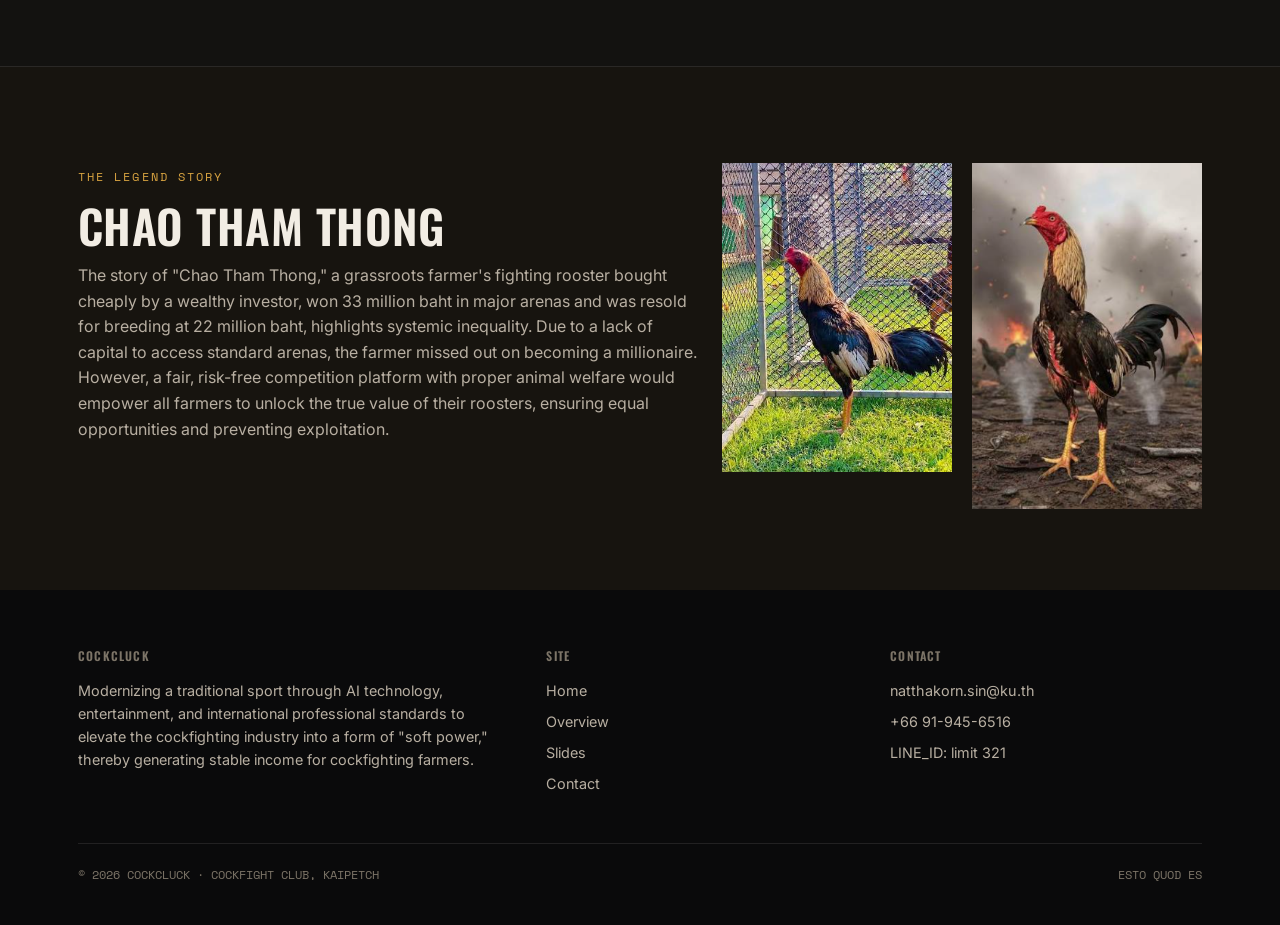
==== commit 0362a92f: "Last Update2" ====
--- a/index.html
+++ b/index.html
@@ -38,7 +38,7 @@
         <p class="lede">Our vision includes organizing large-scale tournament competitions that are broadcast worldwide. Every team will be able to participate free of charge, with no betting required. Instead, prize money will be provided by sponsors and awarded to both winners and participants. This creates equal opportunities for grassroots farmers to showcase their breeding quality, gain recognition, and build sustainable income without relying on gambling.</p>
         <p class="lede">Technology is at the heart of our future. We plan to integrate AI Computer Vision into competitions for real-time analysis, including animal health assessment, transparent scoring assistance, and the development of a comprehensive cockfighting bloodline database to support long-term breeding improvement and research.</p>
         <p class="lede">Having grown up in the cockfighting industry, our passion goes far beyond building another platform. We founded Cock Cluck with the vision of transforming the entire industry into one that is transparent, standardized, technology-driven, and sustainable. As artificial intelligence continues to reshape every industry, we believe the Thai cockfighting community deserves the opportunity to evolve alongside it while preserving its rich cultural heritage for future generations.</p>
-        <p class="lede"><strong>— Nattakorn Sinamnuaiphon</strong> Founder, Cock Cluck</p>
+        <p class="lede"><strong>— Natthakorn Sinamnuaiphon</strong> Founder, Cock Cluck</p>
       </div>
     </div>
     <div class="history-media">
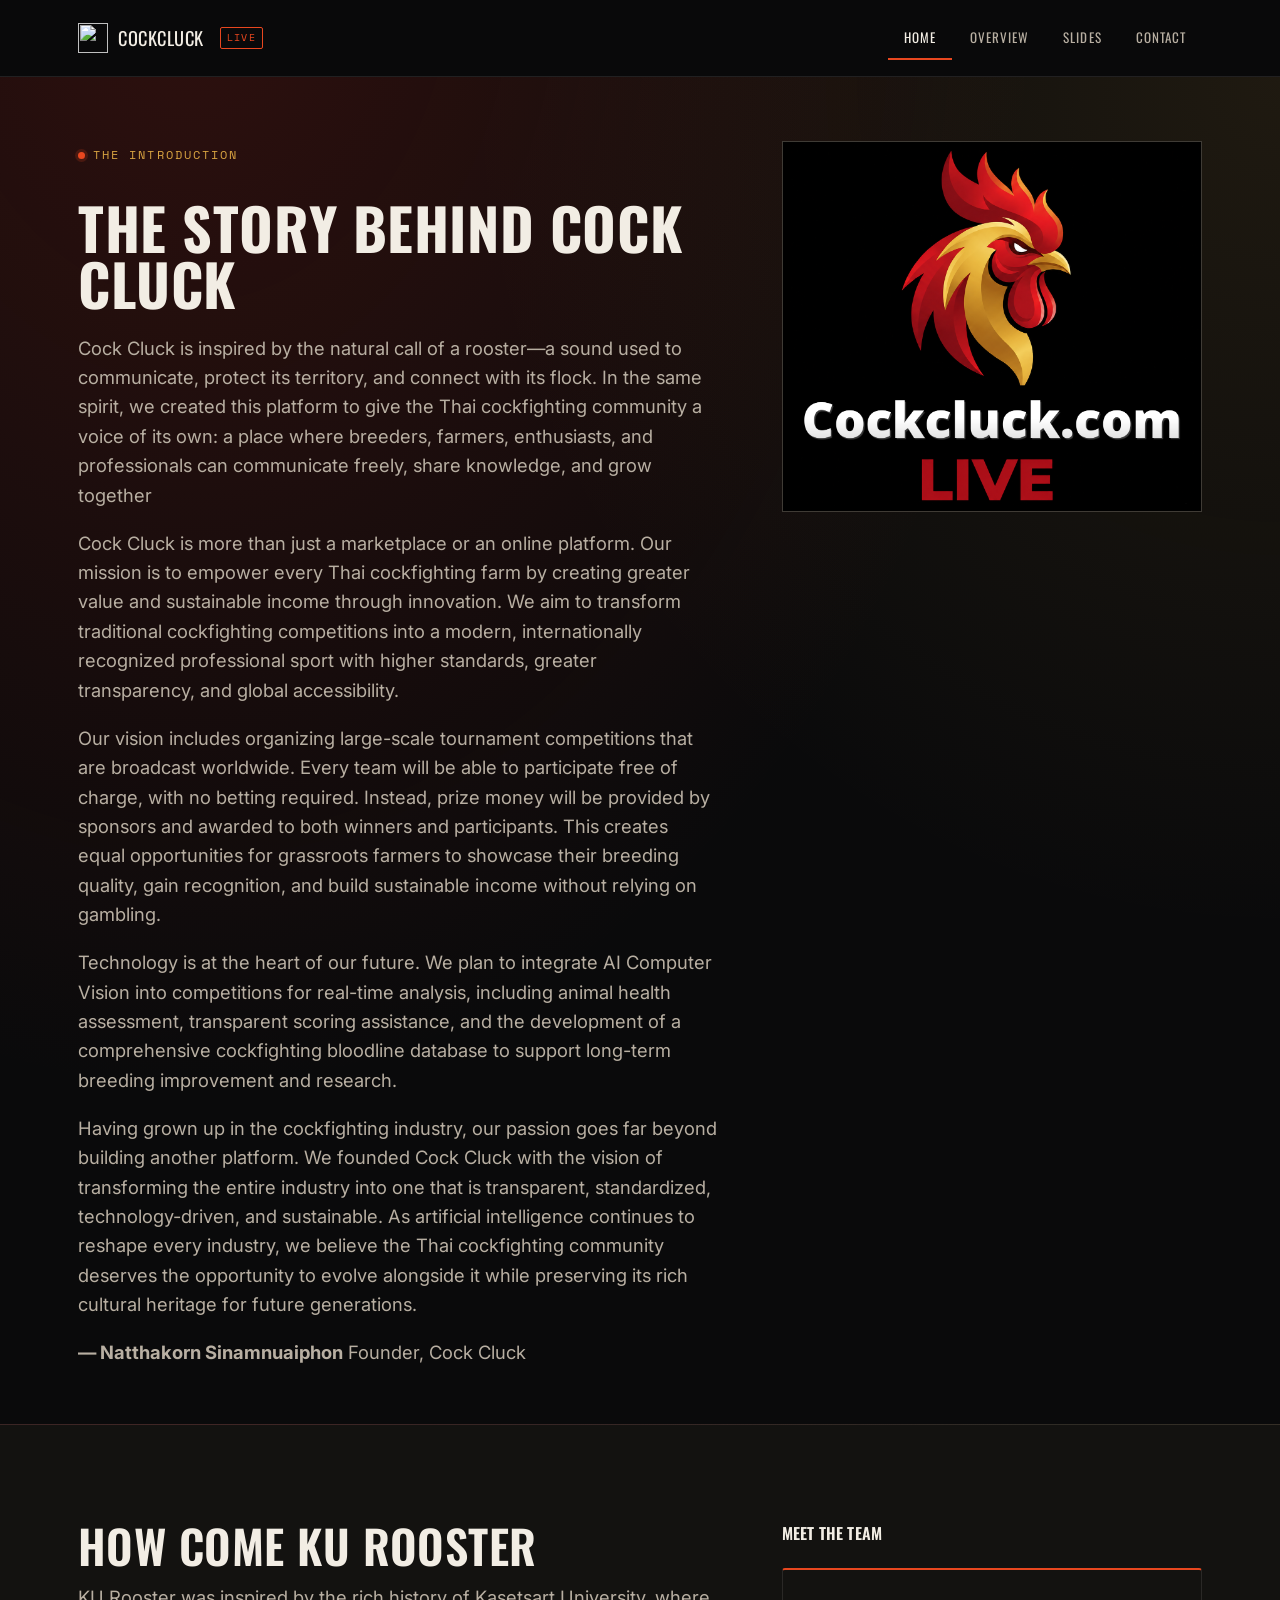
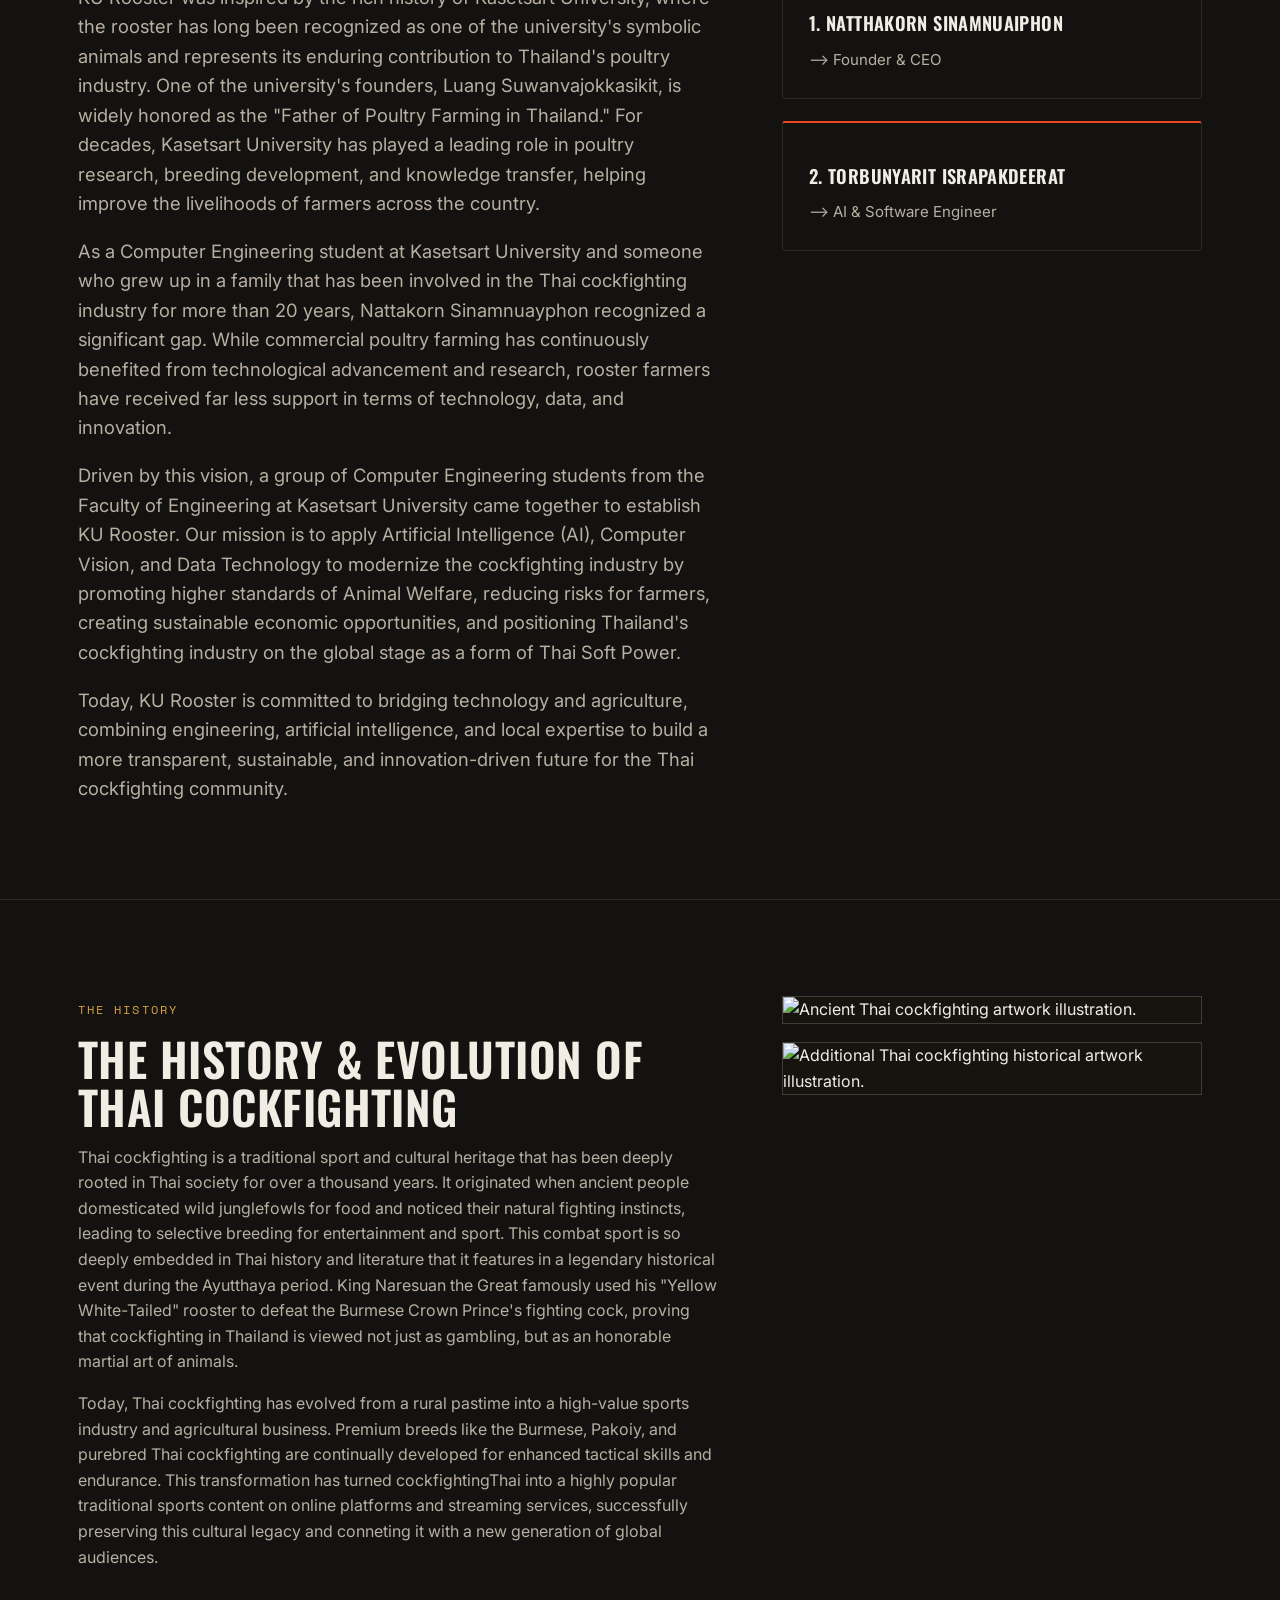
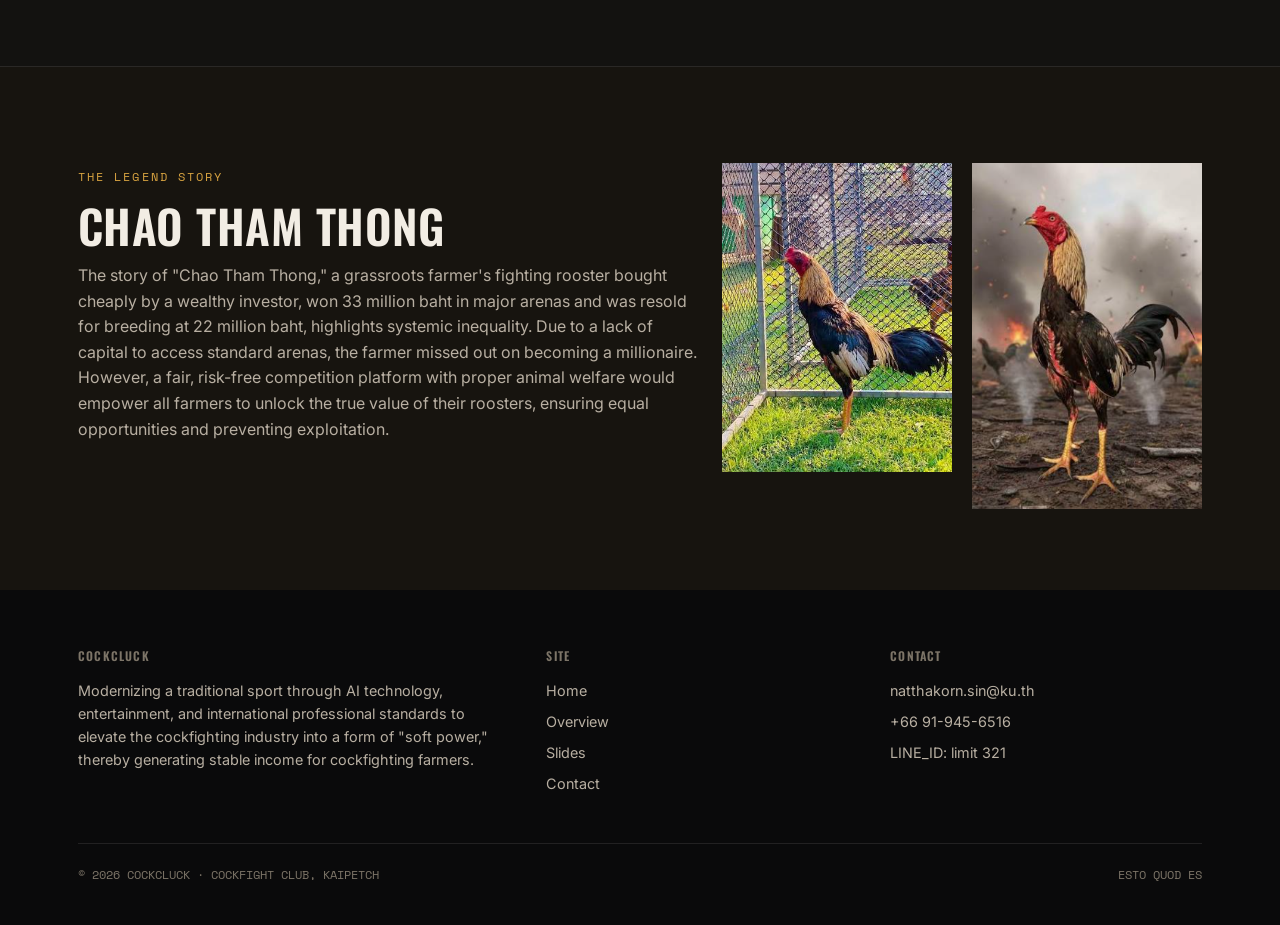
==== commit df8dd238: "Detail Update" ====
--- a/index.html
+++ b/index.html
@@ -64,7 +64,7 @@
       <div class="grid">
         <h4>Meet the Team</h4>
         <div class="card accent-top">
-          <h3>1. Nattakorn Sinamnuaiphon</h3>
+          <h3>1. Natthakorn Sinamnuaiphon</h3>
           <p> —> Founder & CEO</p>
         </div>
         <div class="card accent-top">
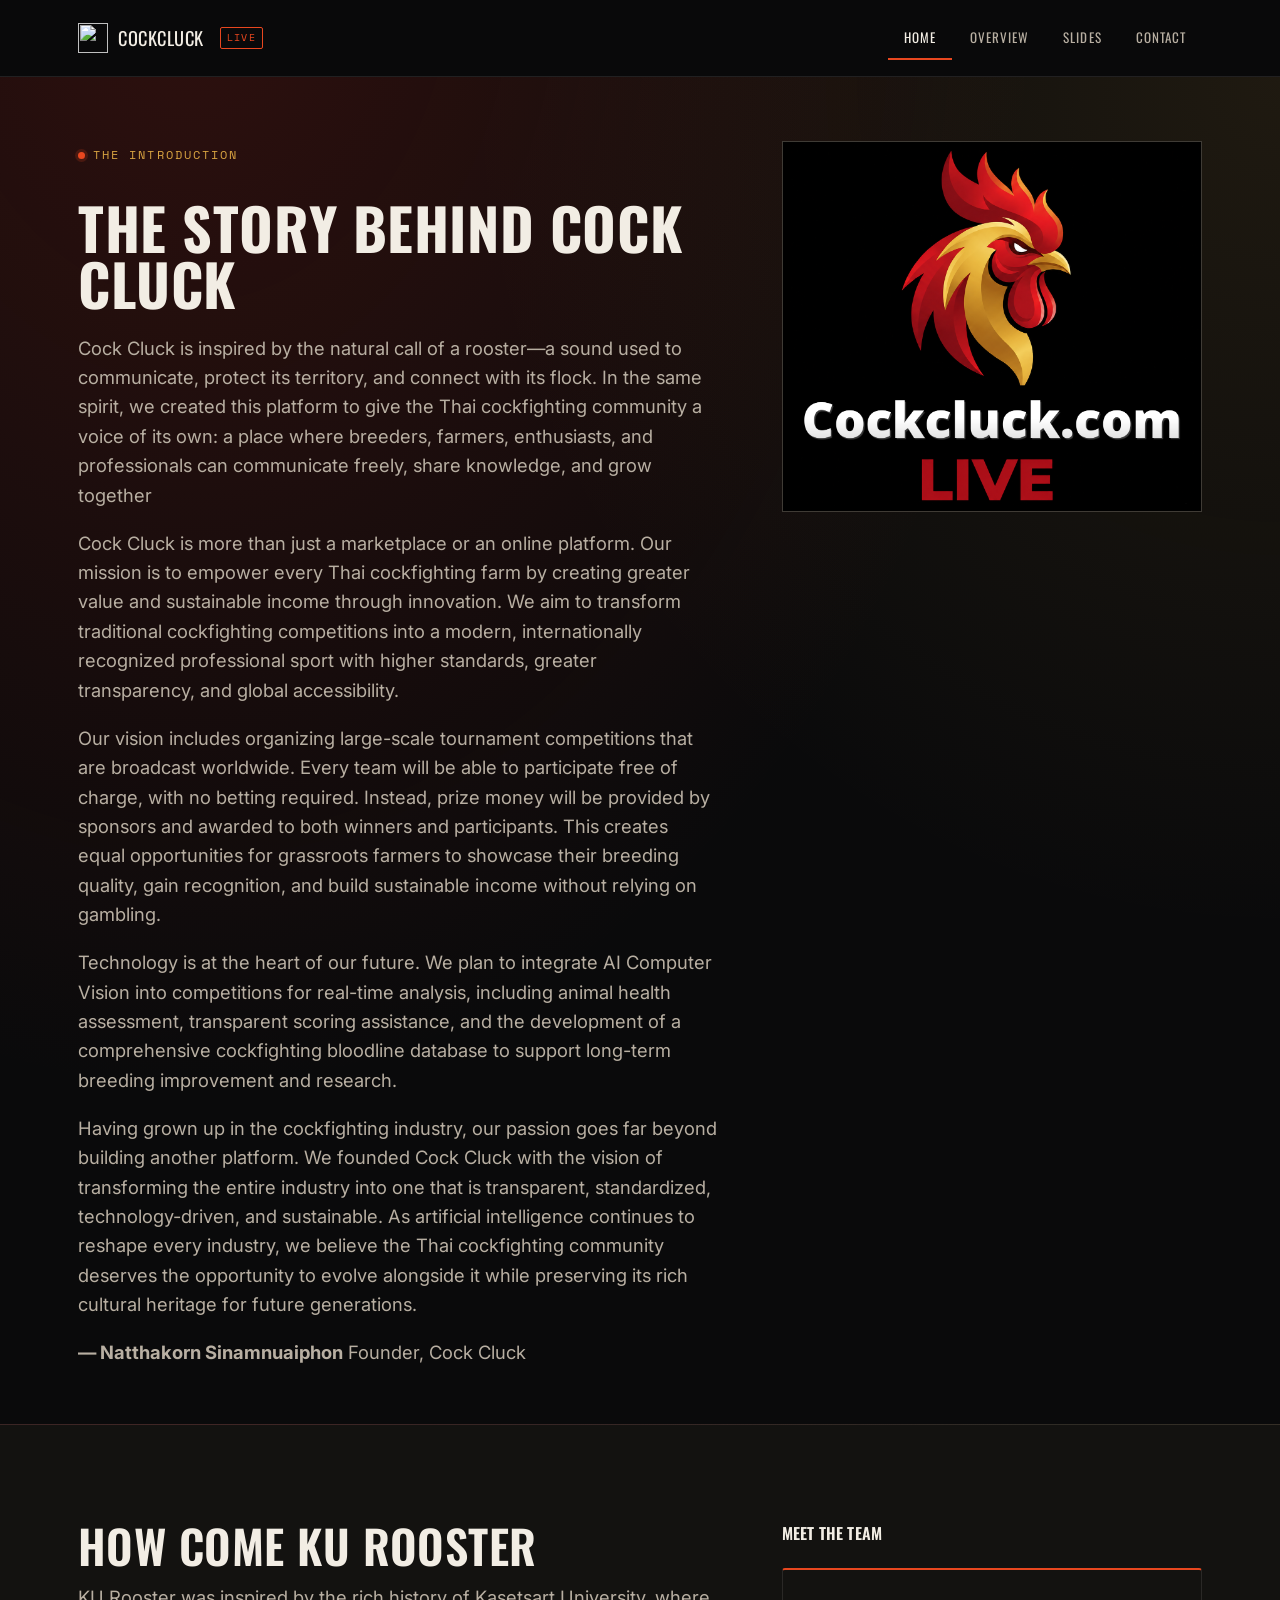
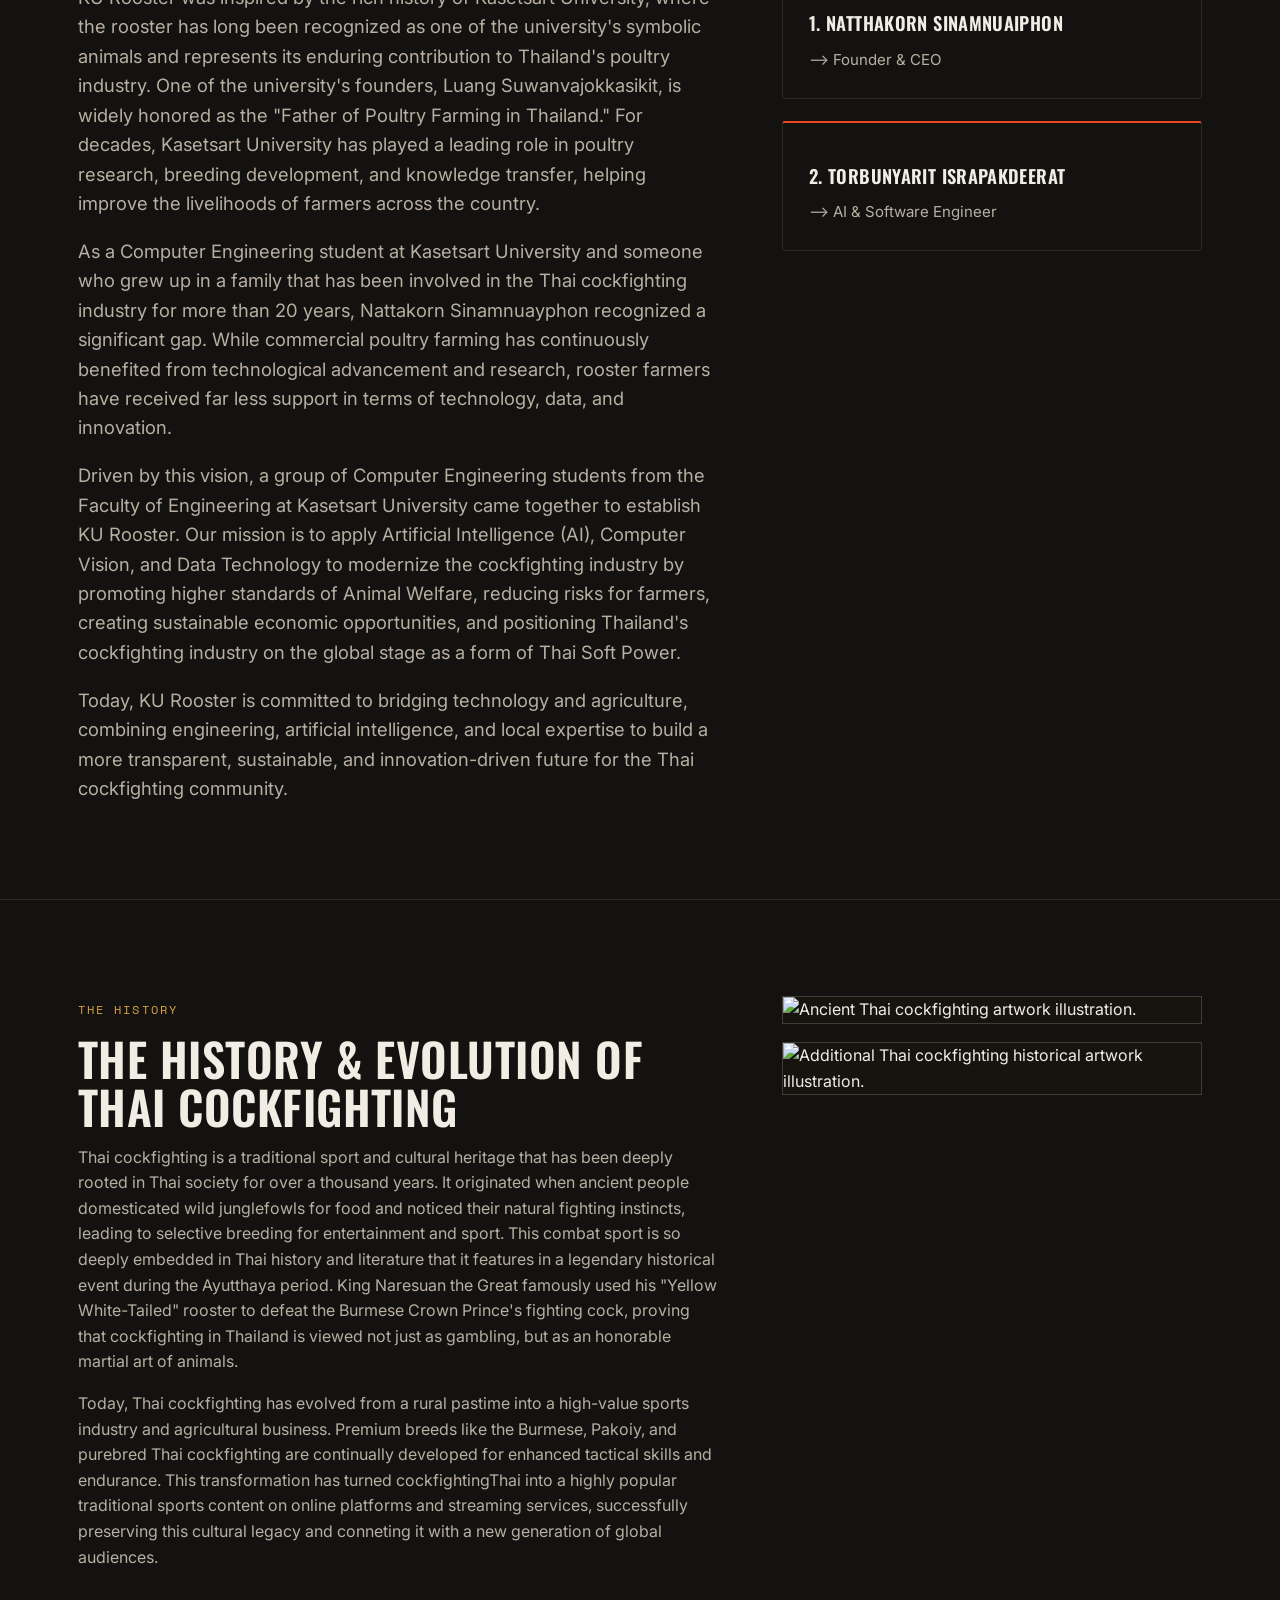
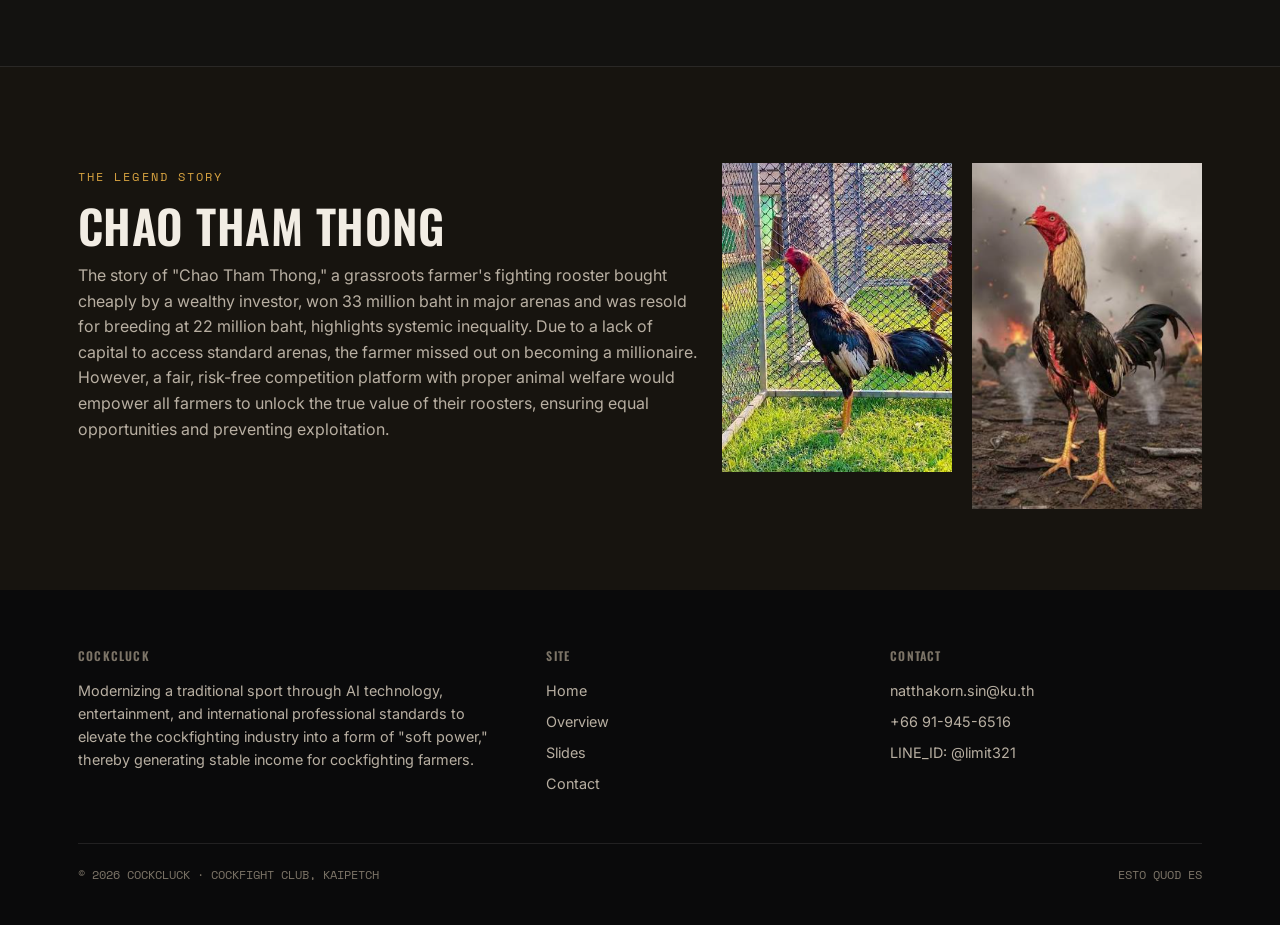
==== commit 19a5ae24: "Edit Line ID" ====
--- a/index.html
+++ b/index.html
@@ -130,7 +130,7 @@
         <h4>Contact</h4>
         <a href="mailto:natthakorn.sin@ku.th">natthakorn.sin@ku.th</a>
         <a href="tel:+66919456516">+66 91-945-6516</a>
-        <a>LINE_ID: limit 321</a>
+        <a>LINE_ID: @limit321</a>
       </div>
     </div>
     <div class="footer-bottom">
--- a/styles.css
+++ b/styles.css
@@ -149,14 +149,43 @@
 }
 
 @media (max-width:840px){
+
   .main-nav{
-    position:fixed; inset:76px 0 0 0; background:var(--bg);
-    flex-direction:column; align-items:flex-start; padding:24px 28px;
-    display:none; gap:0; border-top:1px solid var(--line);
-  }
-  .main-nav.open{ display:flex; }
-  .main-nav a{ width:100%; padding:16px 0; border-bottom:1px solid var(--line); }
-  .nav-toggle{ display:block; }
+    position:fixed;
+    inset:76px 0 0 0;
+
+    background:#000;          /* ดำสนิท */
+
+    flex-direction:column;
+    align-items:flex-start;
+    padding:24px 28px;
+    display:none;
+    gap:0;
+
+    border-top:none;          /* เอาเส้นด้านบนออก */
+    box-shadow:none;          /* เอาเงาออก */
+  }
+
+  .main-nav.open{
+    display:flex;
+  }
+
+  .main-nav a{
+    width:100%;
+    padding:16px 0 16px 12px;
+
+    background:#000;          /* พื้นหลังแต่ละแถวดำ */
+    border-bottom:1px solid #111;
+  }
+
+  .main-nav a:hover,
+  .main-nav a[aria-current="page"]{
+    background:#111;          /* ตอน hover */
+  }
+
+  .nav-toggle{
+    display:block;
+  }
 }
 
 /* ---------- sections ---------- */
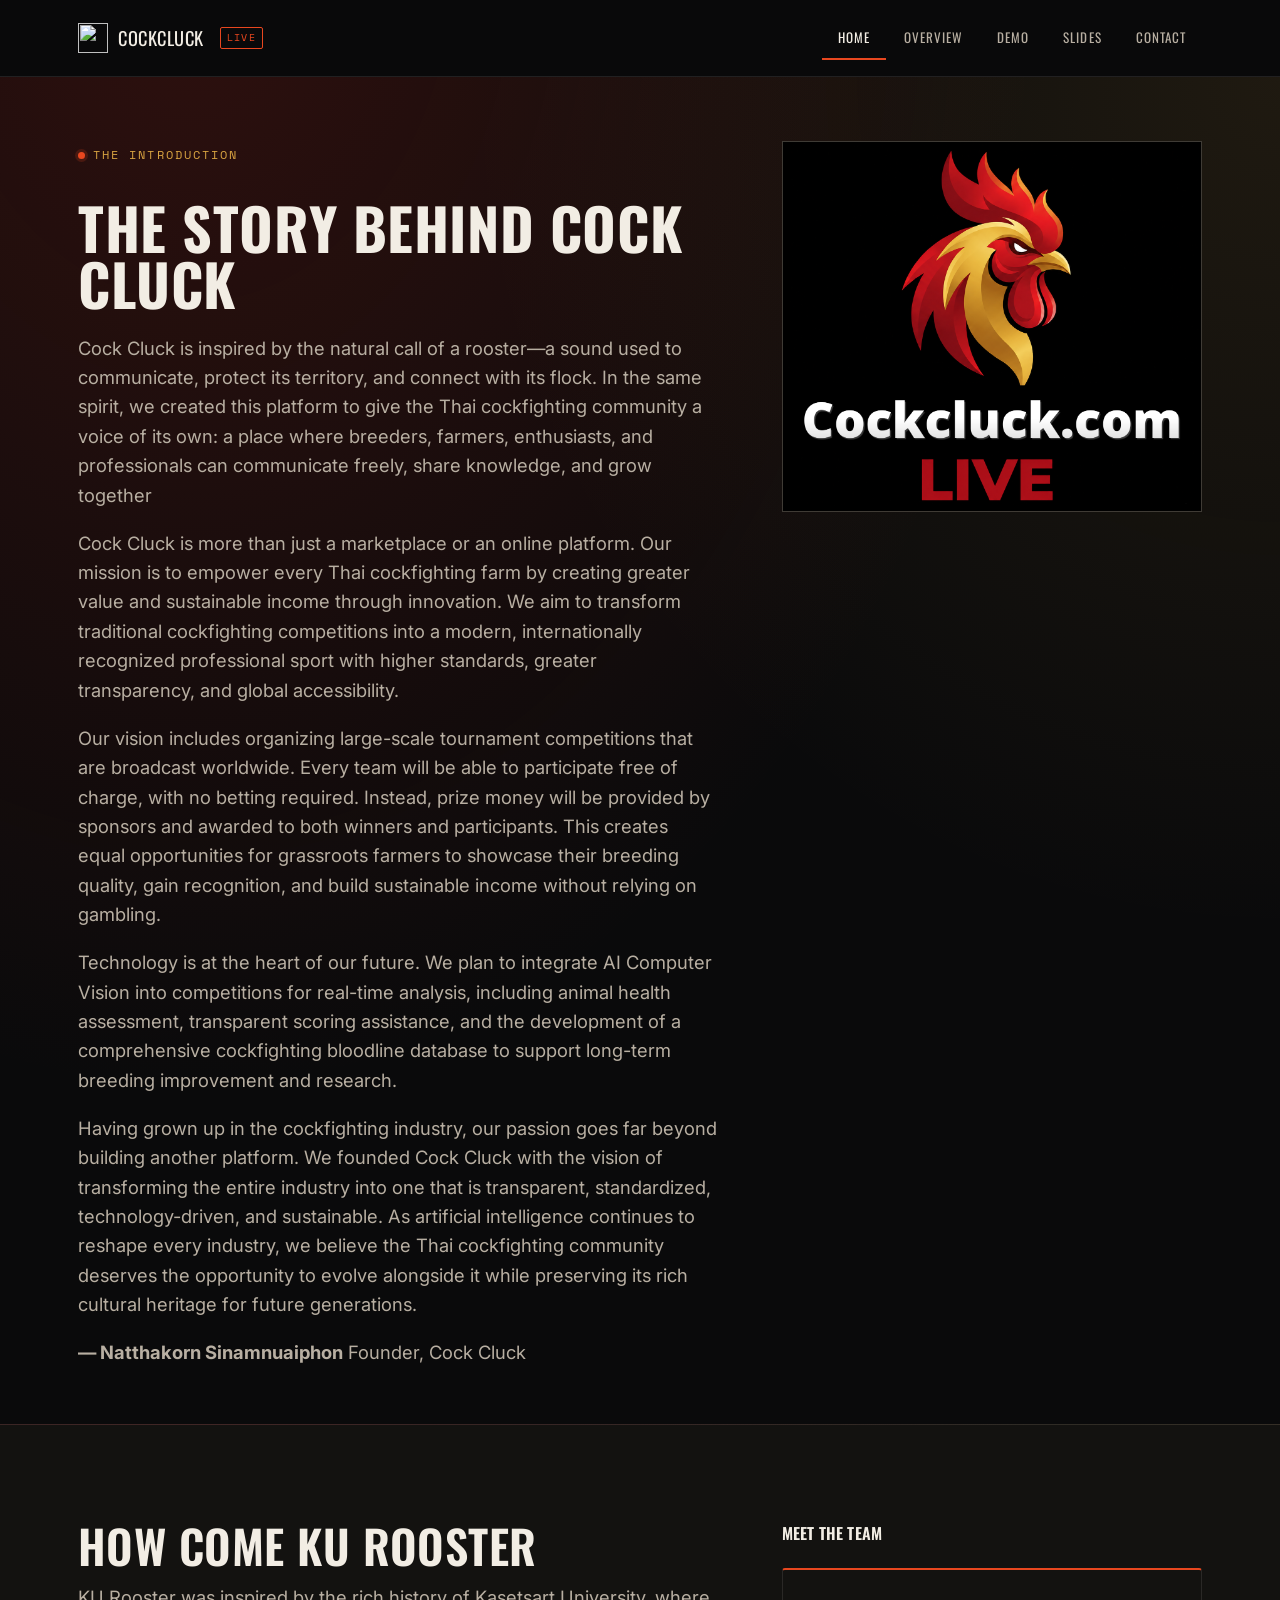
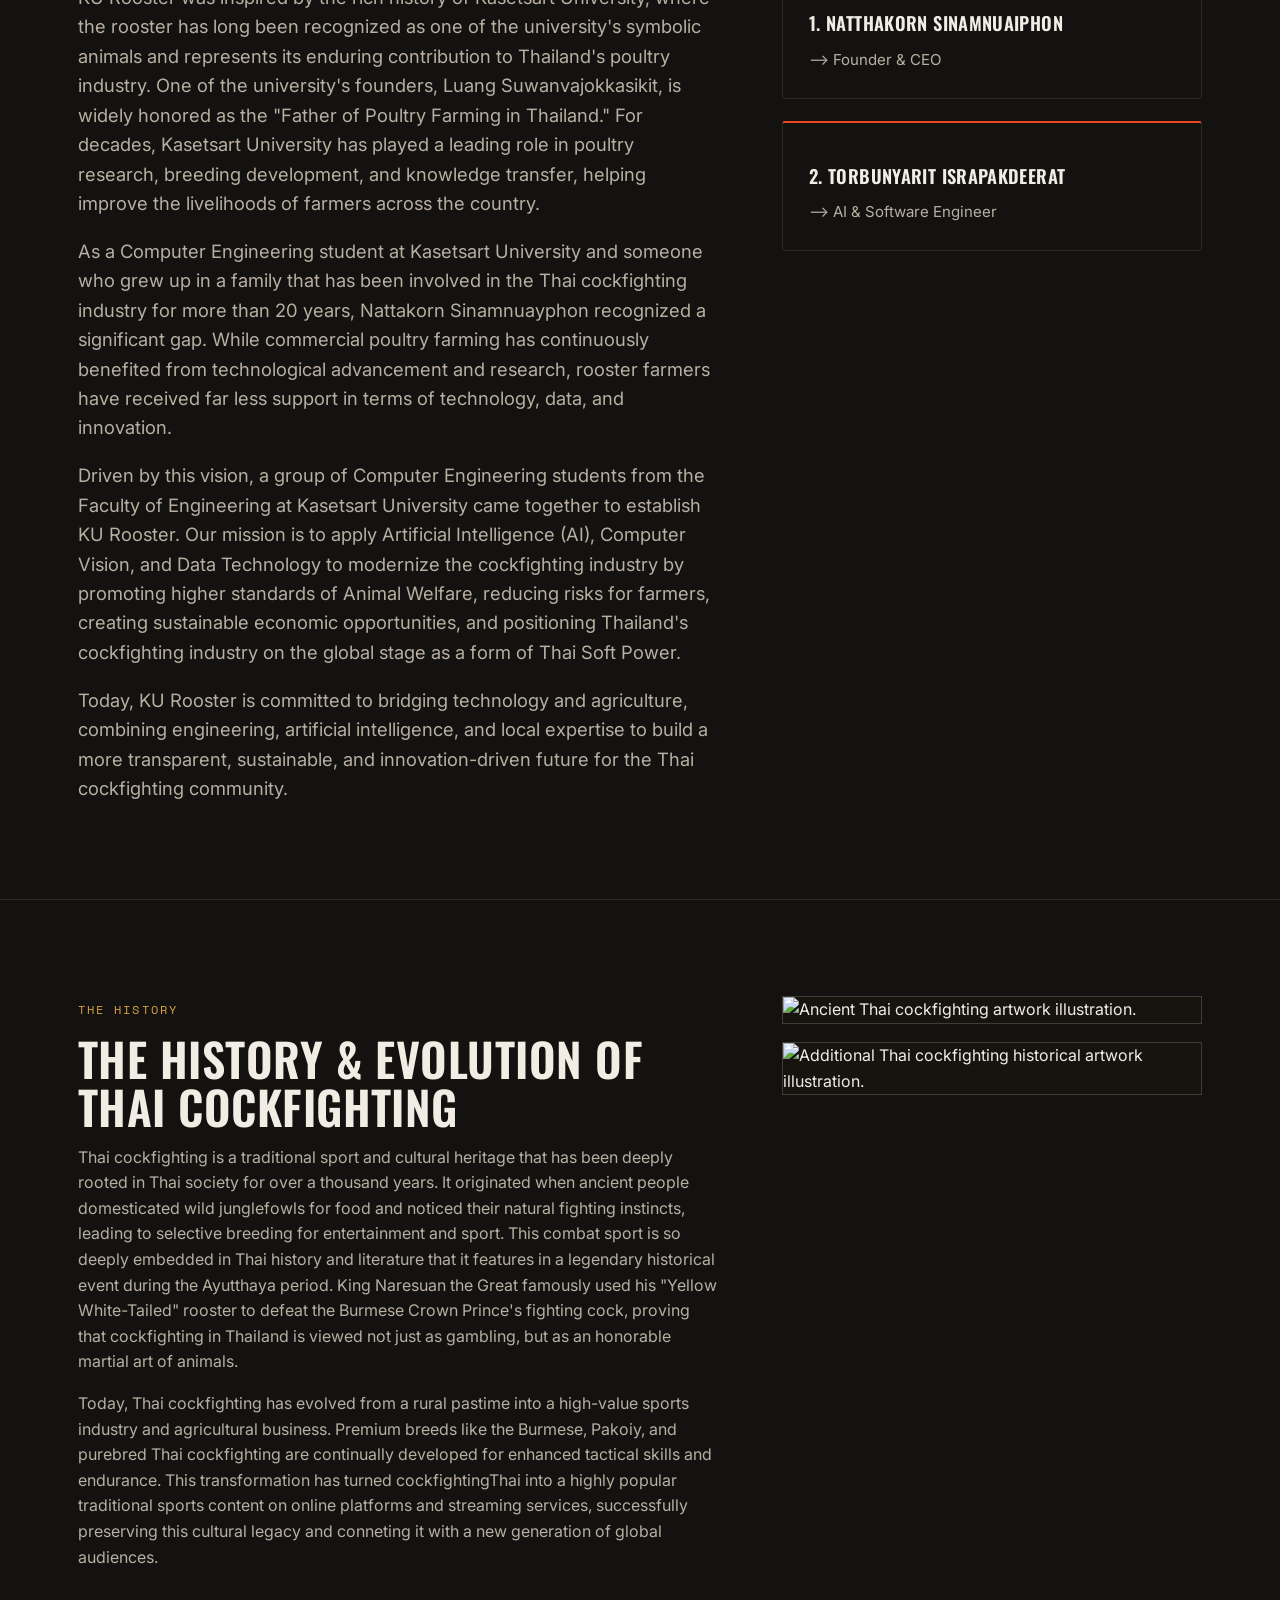
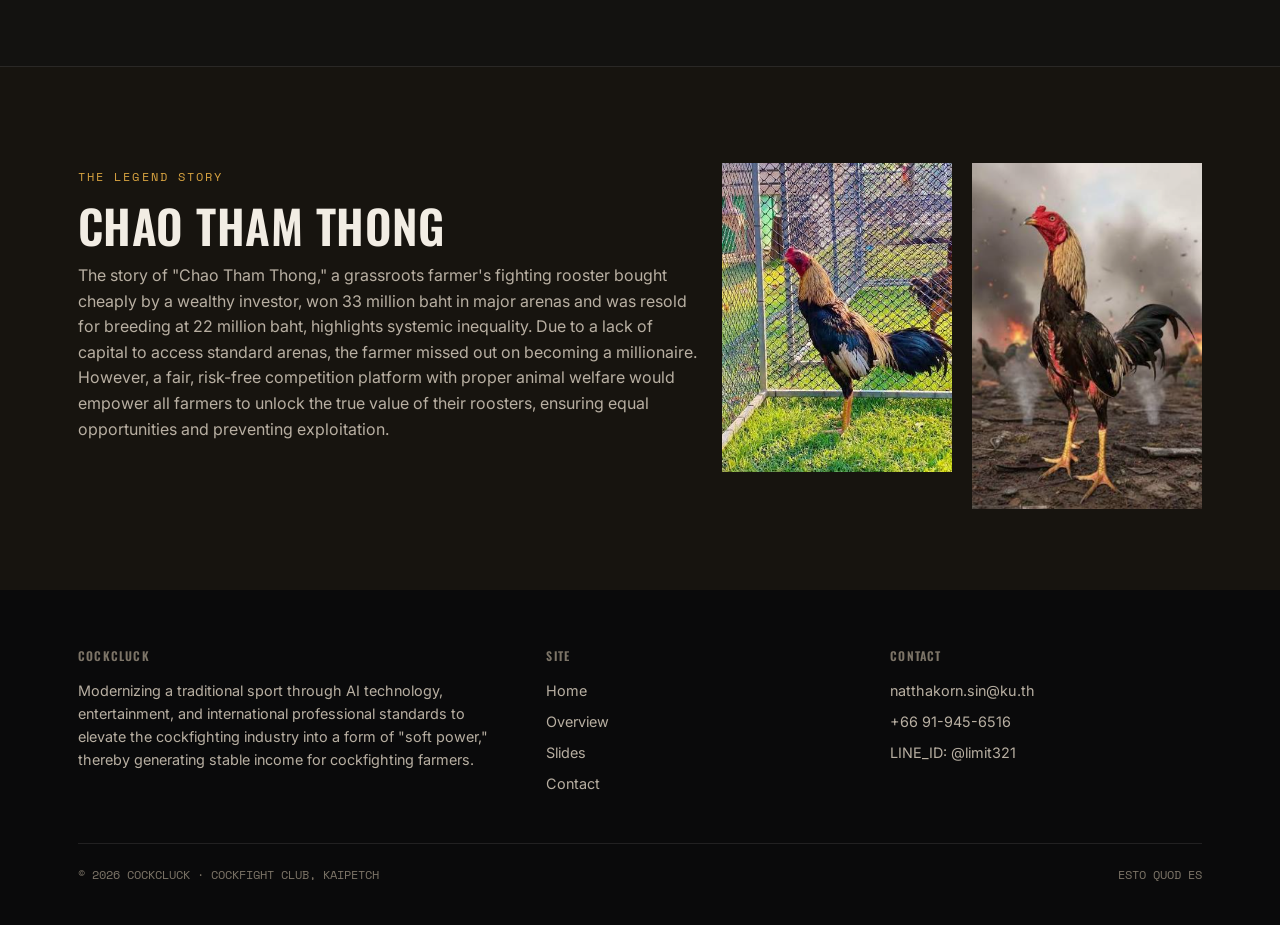
==== commit d67489cc: "Update index.html" ====
--- a/index.html
+++ b/index.html
@@ -18,6 +18,7 @@
     <nav class="main-nav" id="main-nav">
       <a href="index.html" aria-current="page">Home</a>
       <a href="about.html">Overview</a>
+      <a href="demo.html">Demo</a>
       <a href="platform.html">Slides</a>
       <a href="contact.html">Contact</a>
     </nav>
@@ -43,7 +44,6 @@
     </div>
     <div class="history-media">
       <img src="images/cockcluck_logo.png" alt="Chao Tham Thong, a fighting rooster that became a millionaire.">
-      
   </div>
 </section>
 
--- a/styles.css
+++ b/styles.css
@@ -404,3 +404,10 @@
 /* ---------- utility ---------- */
 .mt-lg{ margin-top:56px; }
 .text-center{ text-align:center; margin-left:auto; margin-right:auto; }
+
+/* ---------- video ---------- */
+.video-container {
+  display: flex;
+  justify-content: center; /* จัดกึ่งกลางแนวนอน */
+  align-items: center;     /* จัดกึ่งกลางแนวตั้ง (ถ้า div มีการกำหนดความสูง) */
+}
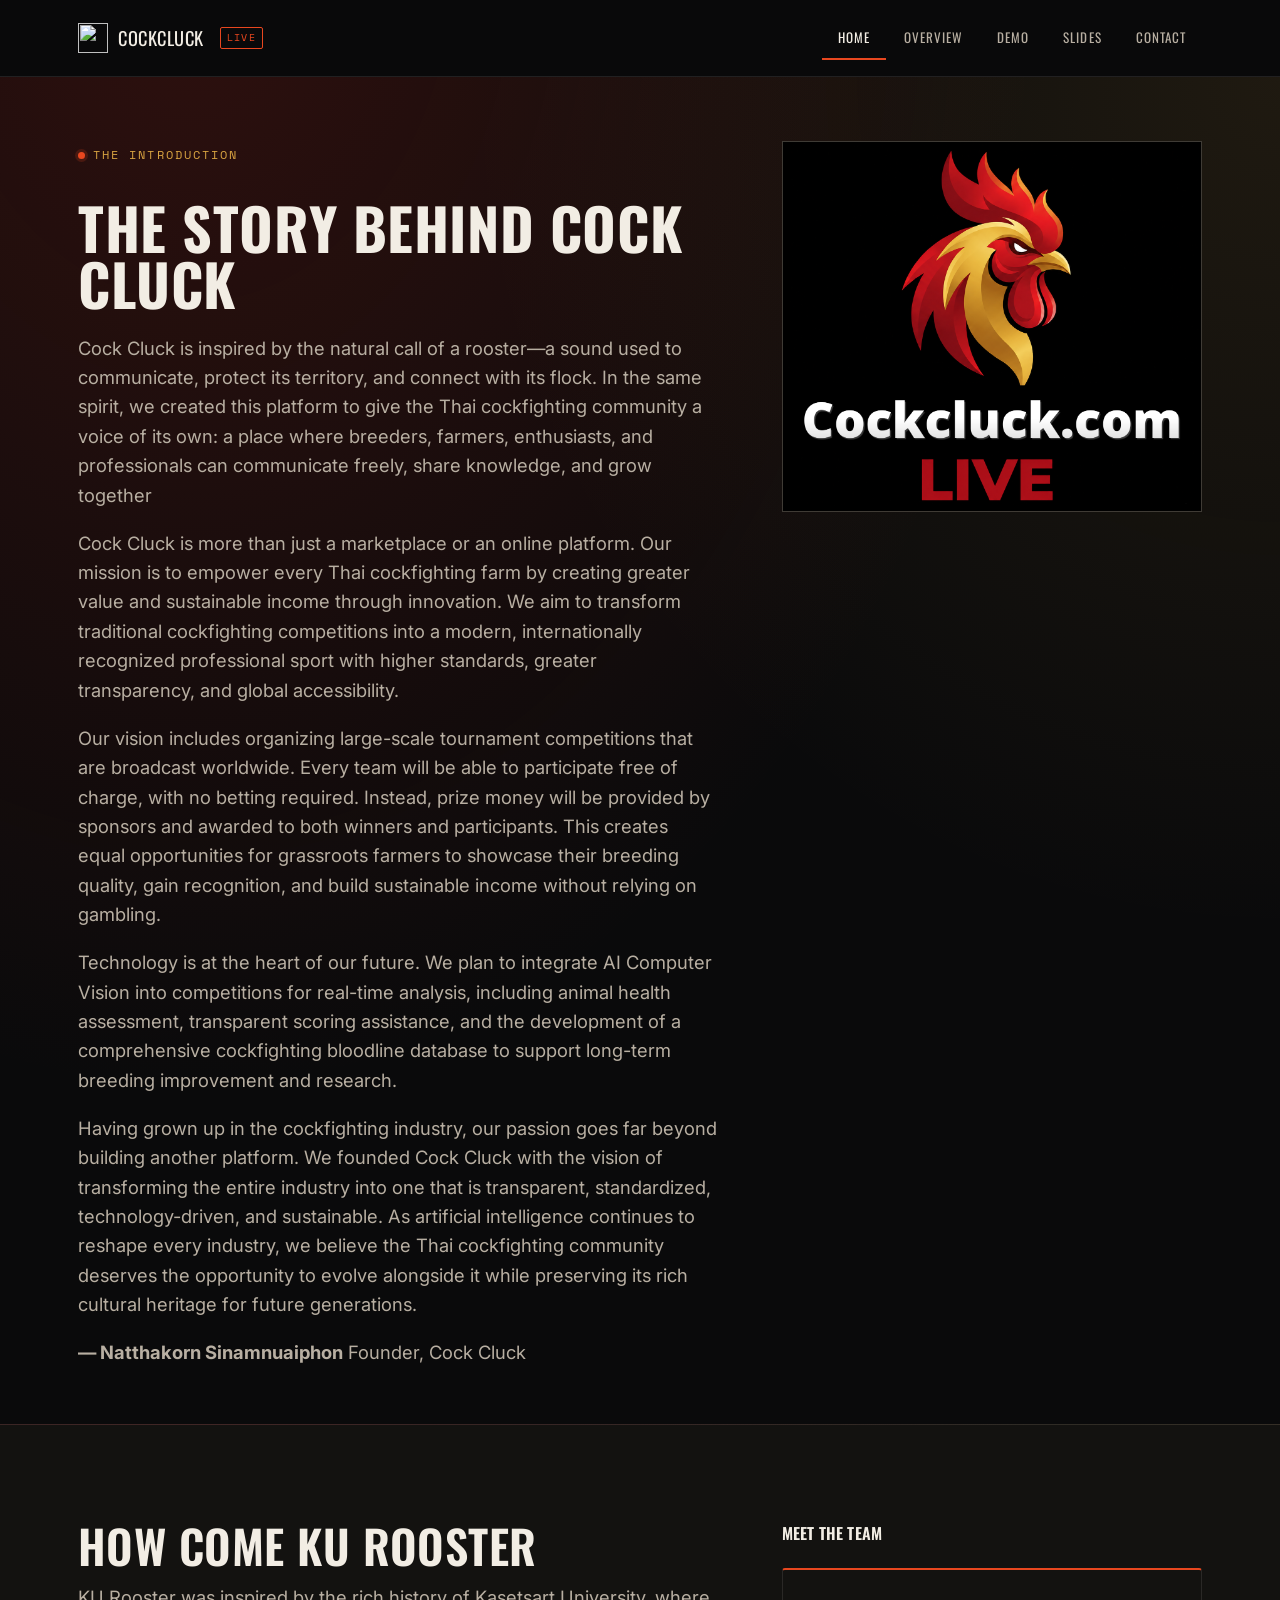
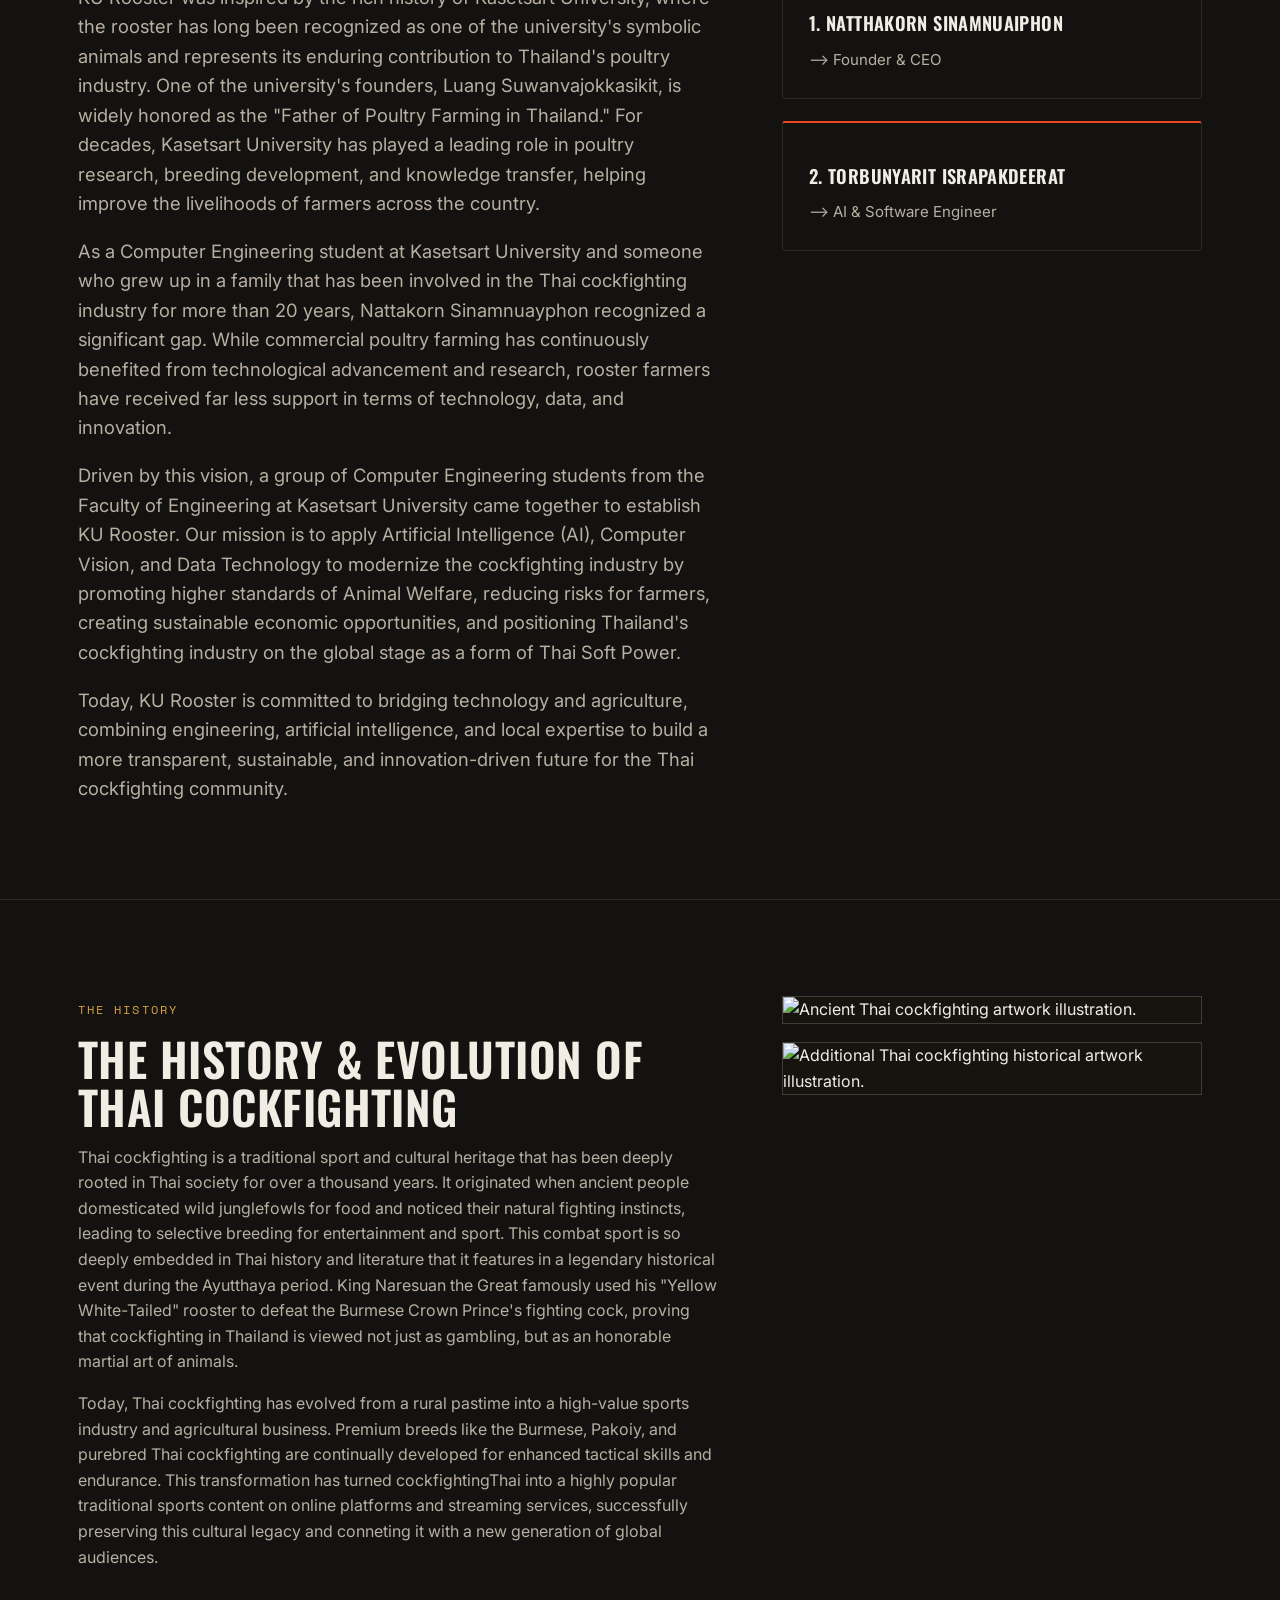
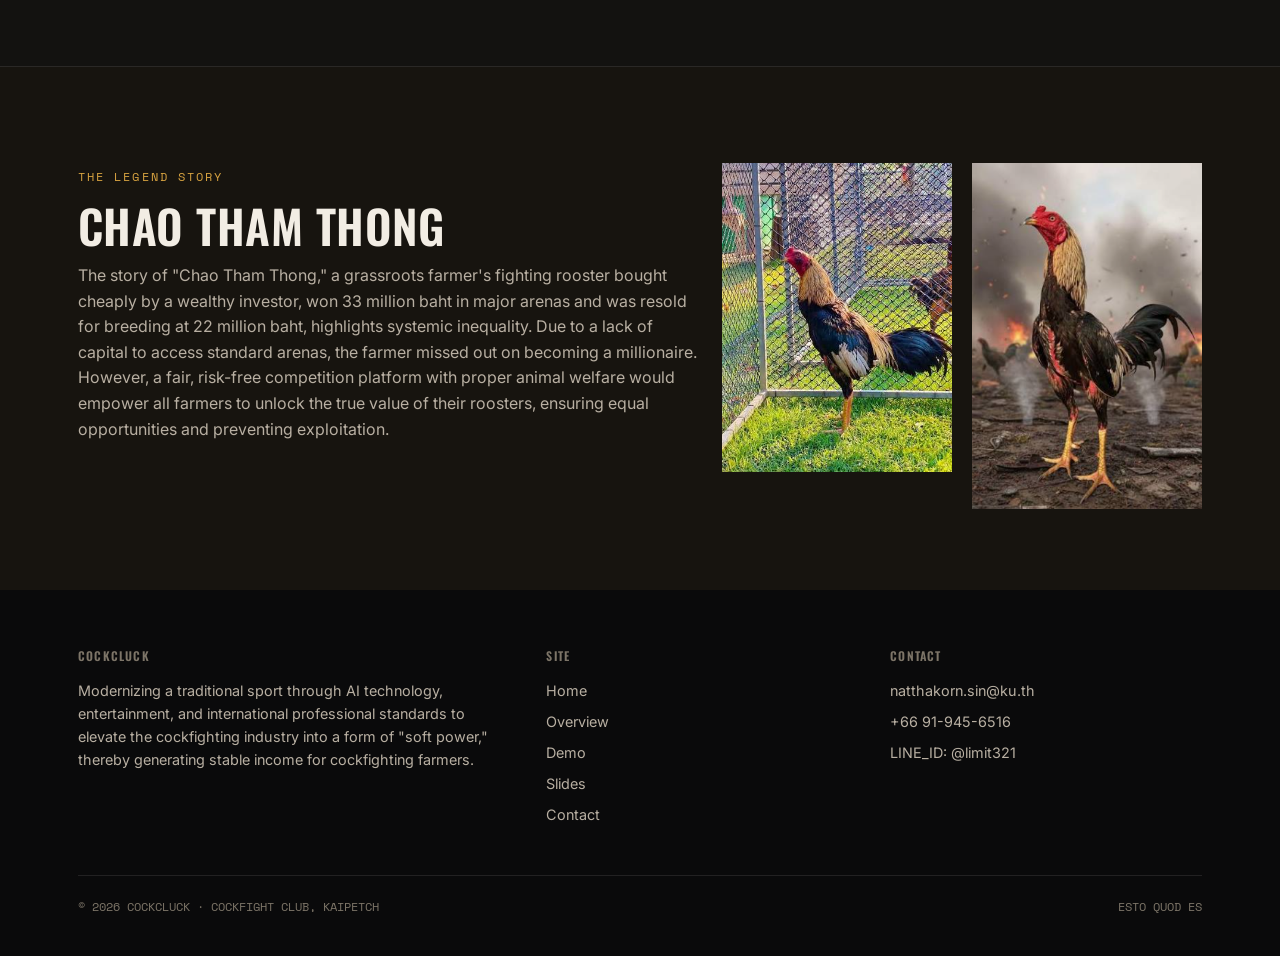
==== commit 6b539594: "Update index.html" ====
--- a/index.html
+++ b/index.html
@@ -123,6 +123,7 @@
         <h4>Site</h4>
         <a href="index.html">Home</a>
         <a href="about.html">Overview</a>
+        <a href="demo.html">Demo</a>
         <a href="platform.html">Slides</a>
         <a href="contact.html">Contact</a>
       </div>
